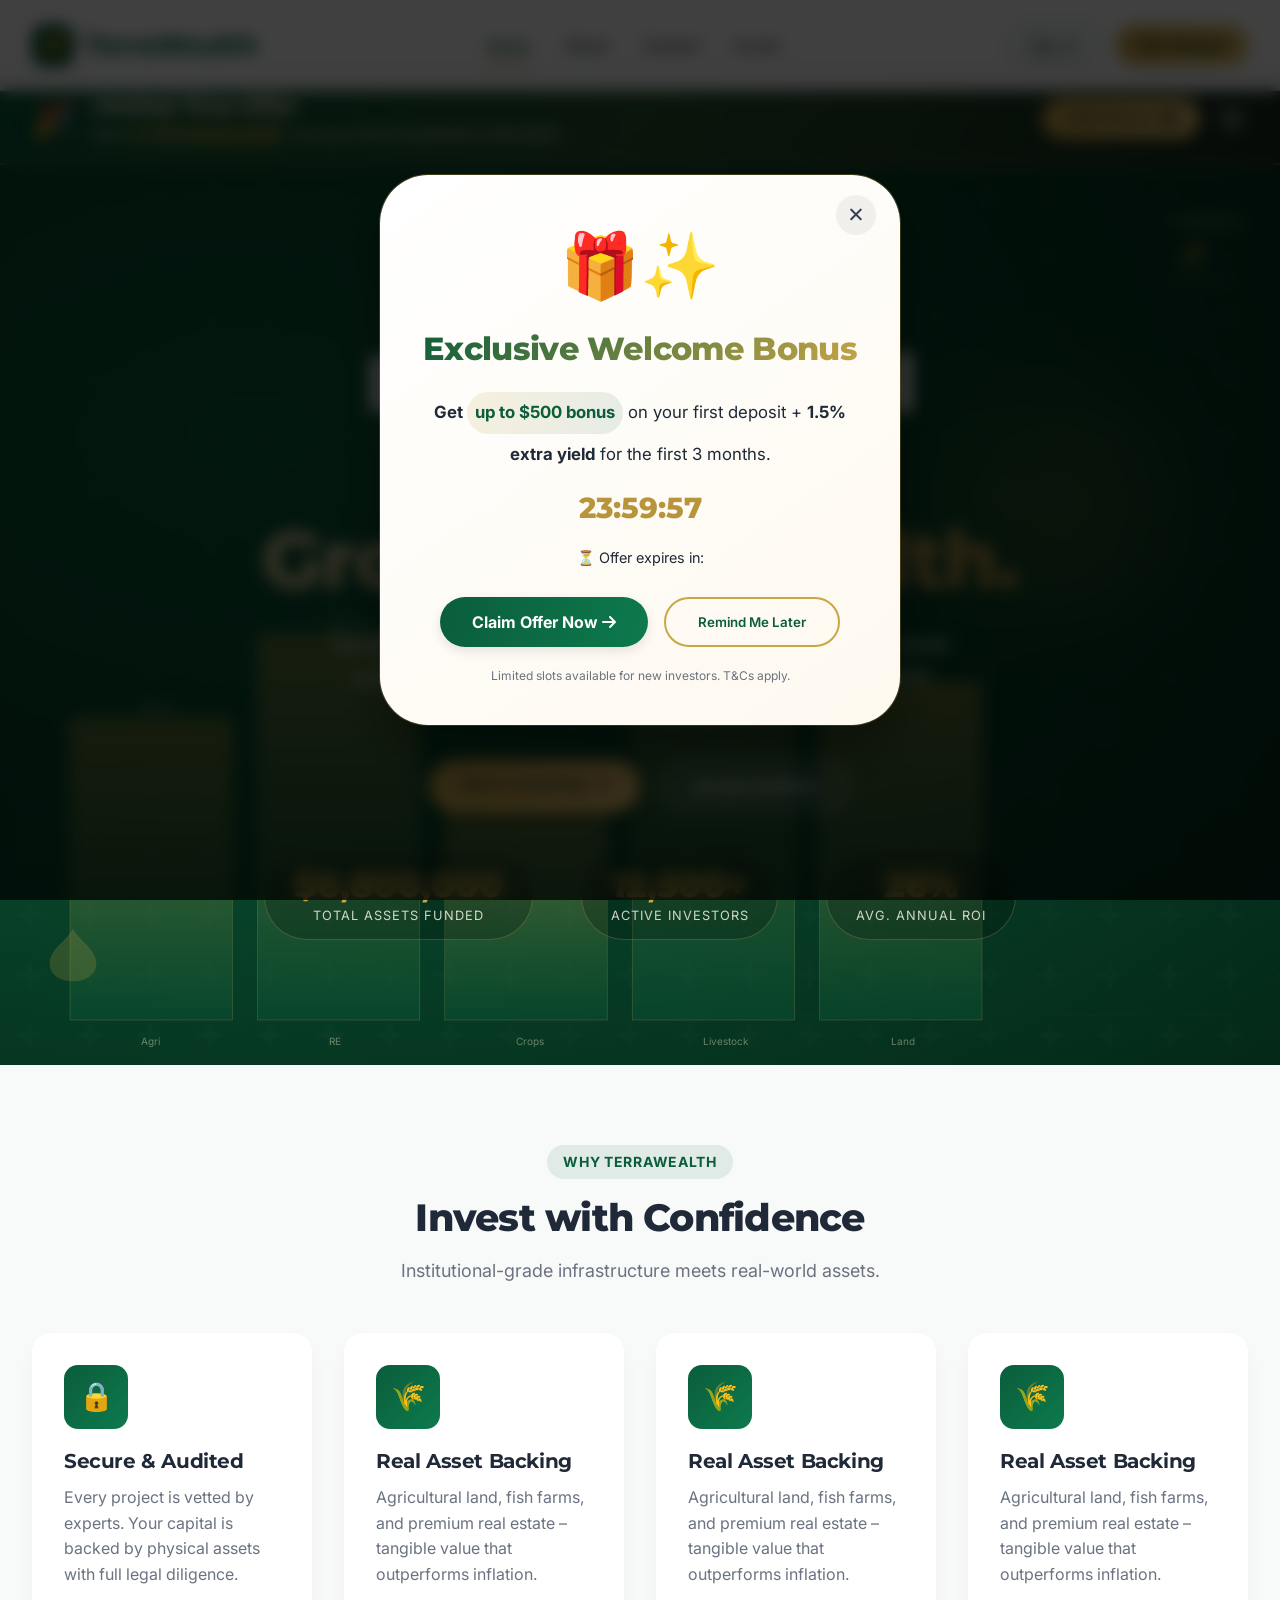
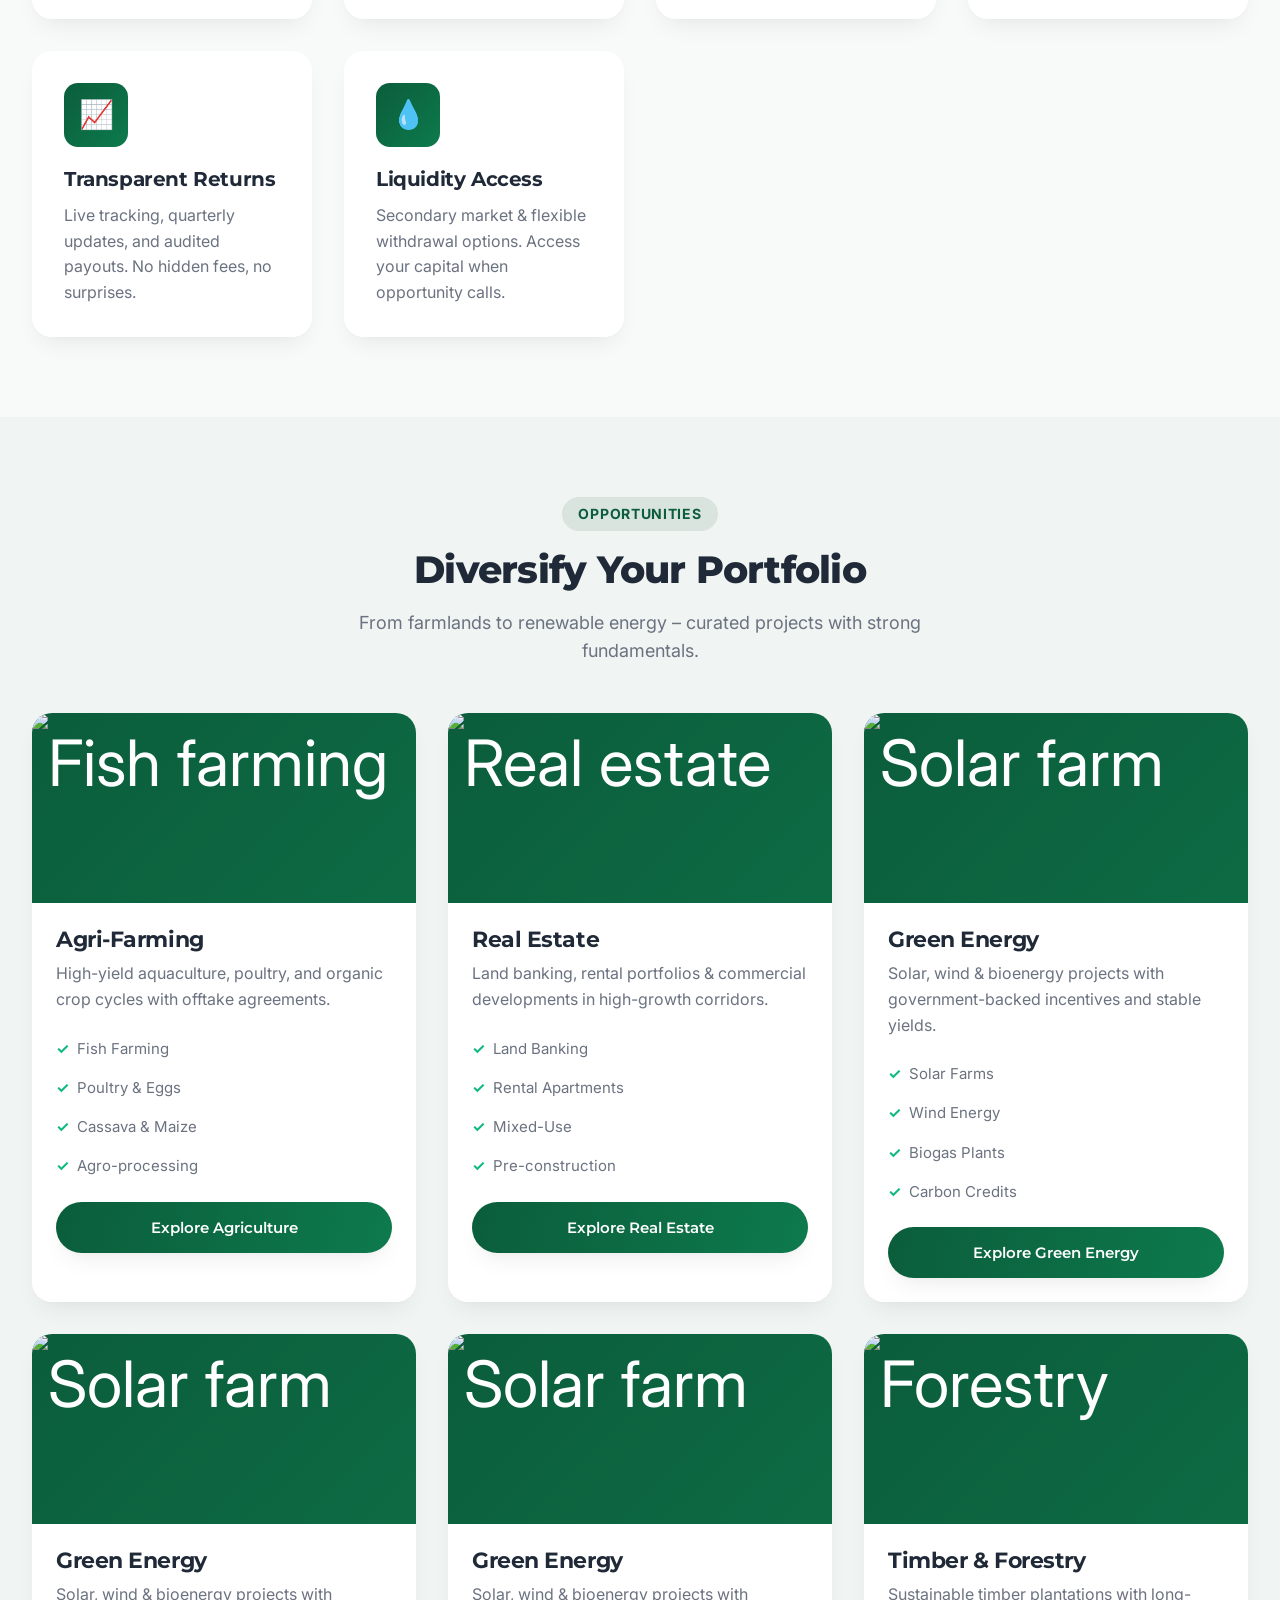
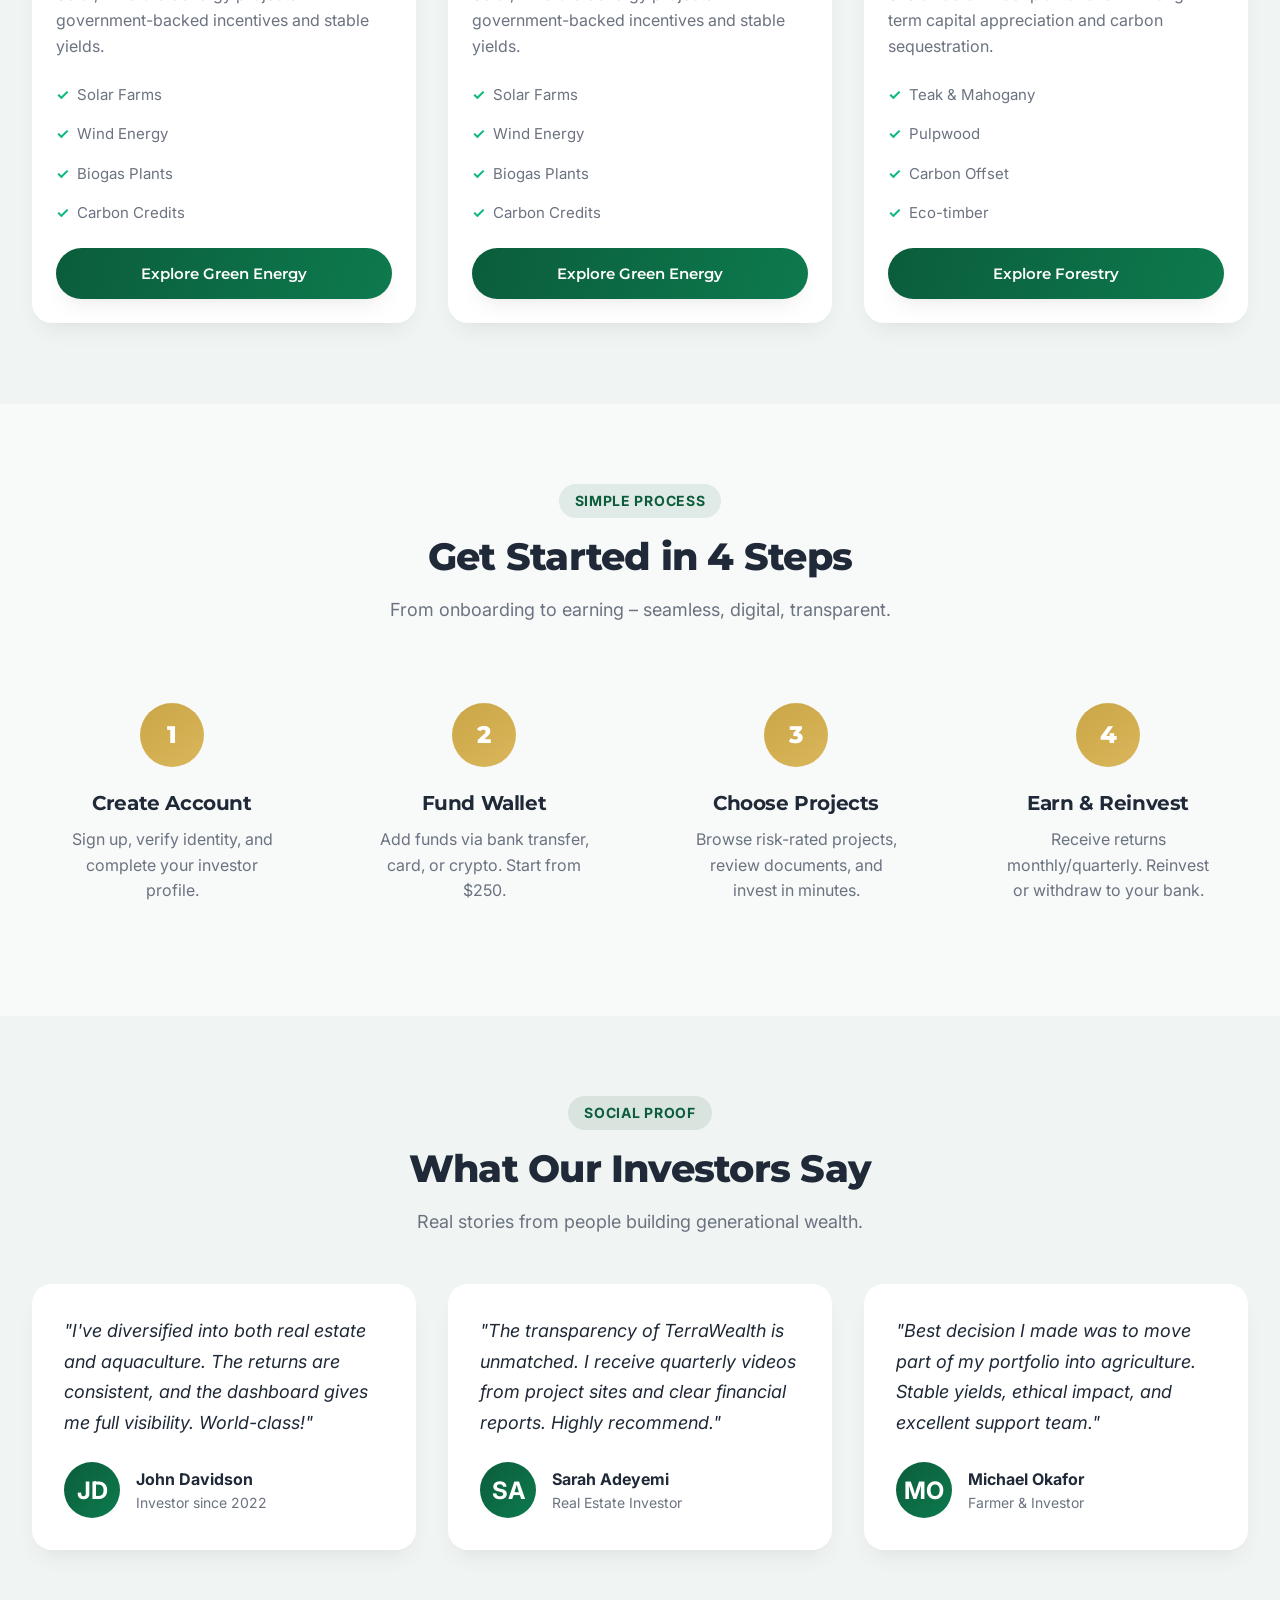
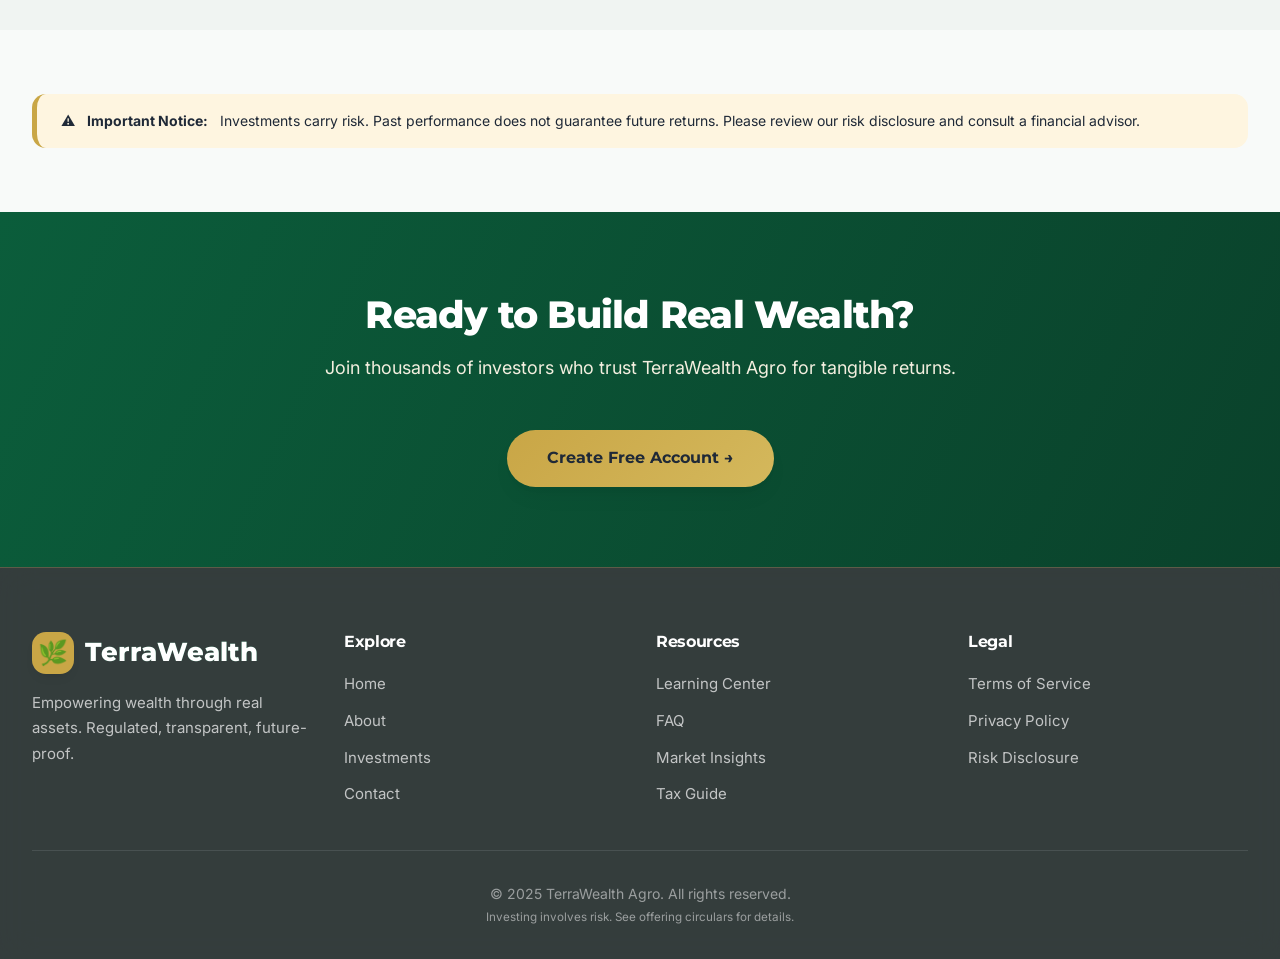
==== index.html @ c08430aa "feat: build full Structure System platform with multi-page frontend - Add core pages (index, about, " ====
<!DOCTYPE html>
<html lang="en">

<head>
  <meta charset="UTF-8">
  <meta name="viewport" content="width=device-width, initial-scale=1.0">
  <title>TerraWealth Agro | World‑Class Asset Investment</title>
  <meta name="description"
    content="Premium agricultural & real estate investment platform. Transparent returns, real-world assets, and institutional-grade security.">

  <!-- Fonts & Preconnects -->
  <link rel="preconnect" href="https://fonts.googleapis.com">
  <link rel="preconnect" href="https://fonts.gstatic.com" crossorigin>
  <link
    href="https://fonts.googleapis.com/css2?family=Inter:opsz,wght@14..32,300;14..32,400;14..32,500;14..32,600;14..32,700;14..32,800&family=Montserrat:wght@400;500;600;700;800&display=swap"
    rel="stylesheet">

  <!-- Font Awesome 6 (free icons) -->
  <link rel="stylesheet" href="https://cdnjs.cloudflare.com/ajax/libs/font-awesome/6.0.0-beta3/css/all.min.css">
  <link rel="stylesheet" href="./css/styles.css">
  <style>
    /* ------------------------------------------------------------
       TERRAWEALTH AGRO — WORLD‑CLASS REFINEMENT
       Preserves original structure, enhances navbar + global finesse
    ------------------------------------------------------------ */
    :root {
      --deep-green: #0B5D3B;
      --deep-green-dark: #094a2f;
      --deep-green-light: #0d7a4d;
      --gold: #C9A646;
      --gold-light: #d4b85c;
      --gold-dark: #b8943a;
      --white: #FFFFFF;
      --off-white: #F8FAF9;
      --light-gray: #F0F4F2;
      --medium-gray: #9CA3AF;
      --dark-gray: #374151;
      --text-dark: #1F2937;
      --text-light: #6B7280;
      --success: #10B981;
      --warning: #F59E0B;
      --danger: #EF4444;
      --info: #3B82F6;
      --shadow-xs: 0 1px 2px rgba(0, 0, 0, 0.03);
      --shadow-sm: 0 2px 8px rgba(0, 0, 0, 0.04), 0 1px 2px rgba(0, 0, 0, 0.03);
      --shadow-md: 0 12px 24px -8px rgba(0, 0, 0, 0.08), 0 4px 8px -2px rgba(0, 0, 0, 0.02);
      --shadow-lg: 0 20px 32px -12px rgba(0, 0, 0, 0.12), 0 8px 12px -6px rgba(0, 0, 0, 0.05);
      --shadow-xl: 0 30px 40px -16px rgba(0, 0, 0, 0.18);
      --radius-sm: 8px;
      --radius-md: 14px;
      --radius-lg: 20px;
      --radius-xl: 28px;
      --transition-smooth: all 0.35s cubic-bezier(0.2, 0.9, 0.4, 1.1);
    }

    * {
      margin: 0;
      padding: 0;
      box-sizing: border-box;
    }

    body {
      font-family: 'Inter', 'Open Sans', system-ui, -apple-system, sans-serif;
      font-size: 16px;
      line-height: 1.55;
      color: var(--text-dark);
      background-color: var(--off-white);
      scroll-behavior: smooth;
    }

    h1,
    h2,
    h3,
    h4,
    h5,
    h6 {
      font-family: 'Montserrat', 'Inter', sans-serif;
      font-weight: 700;
      line-height: 1.2;
      letter-spacing: -0.02em;
    }

    .container {
      max-width: 1280px;
      margin: 0 auto;
      padding: 0 2rem;
    }

    /* ========== ENHANCED NAVBAR (GLASS, MODERN, ANIMATED) ========== */
    .navbar {
      position: fixed;
      top: 0;
      left: 0;
      width: 100%;
      z-index: 1100;
      background: rgba(255, 255, 255, 0.92);
      backdrop-filter: blur(16px);
      -webkit-backdrop-filter: blur(16px);
      border-bottom: 1px solid rgba(11, 93, 59, 0.08);
      transition: all 0.4s ease;
      padding: 0.5rem 0;
    }

    .navbar.scrolled {
      background: rgba(255, 255, 255, 0.97);
      backdrop-filter: blur(20px);
      box-shadow: var(--shadow-md);
      padding: 0.2rem 0;
    }

    .navbar .container {
      display: flex;
      align-items: center;
      justify-content: space-between;
      height: 74px;
    }

    .logo {
      display: flex;
      align-items: center;
      gap: 0.7rem;
      font-family: 'Montserrat', sans-serif;
      font-weight: 800;
      font-size: 1.65rem;
      background: linear-gradient(135deg, var(--deep-green) 0%, var(--deep-green-light) 100%);
      -webkit-background-clip: text;
      background-clip: text;
      color: transparent;
      transition: transform 0.2s;
    }

    .logo:hover {
      transform: scale(1.02);
    }

    .logo-icon {
      width: 42px;
      height: 42px;
      background: linear-gradient(145deg, var(--deep-green), var(--deep-green-dark));
      border-radius: var(--radius-md);
      display: flex;
      align-items: center;
      justify-content: center;
      color: var(--gold);
      font-size: 1.5rem;
      box-shadow: 0 6px 12px -6px rgba(0, 0, 0, 0.2);
      transition: all 0.2s;
    }

    .nav-links {
      display: flex;
      gap: 2.2rem;
      list-style: none;
    }

    .nav-links a {
      font-weight: 600;
      font-size: 0.95rem;
      color: var(--dark-gray);
      position: relative;
      padding: 0.5rem 0;
      transition: color 0.2s;
    }

    .nav-links a::after {
      content: '';
      position: absolute;
      bottom: -2px;
      left: 0;
      width: 0%;
      height: 2.5px;
      background: linear-gradient(90deg, var(--gold), var(--gold-light));
      border-radius: 2px;
      transition: width 0.3s ease;
    }

    .nav-links a:hover {
      color: var(--deep-green);
    }

    .nav-links a:hover::after,
    .nav-links a.active::after {
      width: 100%;
    }

    .nav-links a.active {
      color: var(--deep-green);
      font-weight: 700;
    }

    .nav-auth {
      display: flex;
      gap: 1rem;
      align-items: center;
    }

    .btn-outline-light {
      background: transparent;
      border: 1.5px solid var(--deep-green);
      color: var(--deep-green);
      padding: 0.5rem 1.2rem;
      border-radius: 40px;
      font-weight: 600;
      transition: all 0.25s;
    }

    .btn-outline-light:hover {
      background: var(--deep-green);
      color: white;
      transform: translateY(-2px);
    }

    .btn-primary-gold {
      background: linear-gradient(100deg, var(--gold), var(--gold-light));
      border: none;
      color: #1e2a2a;
      padding: 0.5rem 1.4rem;
      border-radius: 40px;
      font-weight: 700;
      box-shadow: var(--shadow-sm);
      transition: all 0.25s;
    }

    .btn-primary-gold:hover {
      transform: translateY(-2px);
      box-shadow: var(--shadow-md);
      filter: brightness(1.02);
    }

    /* mobile menu button (hamburger) - enhanced */
    .mobile-menu-btn {
      display: none;
      flex-direction: column;
      gap: 6px;
      background: none;
      border: none;
      cursor: pointer;
      padding: 8px;
      z-index: 1150;
      position: relative;
    }

    .mobile-menu-btn span {
      width: 28px;
      height: 2.5px;
      background: var(--deep-green);
      border-radius: 4px;
      transition: all 0.25s cubic-bezier(0.4, 0, 0.2, 1);
    }

    /* WORLD-CLASS FULLSCREEN HAMBURGER MENU (SLIDE FROM RIGHT) */
    .mobile-menu-overlay {
      position: fixed;
      top: 0;
      right: 0;
      width: 100%;
      height: 100%;
      background: rgba(10, 40, 25, 0.96);
      backdrop-filter: blur(20px);
      -webkit-backdrop-filter: blur(20px);
      z-index: 1200;
      transform: translateX(100%);
      transition: transform 0.5s cubic-bezier(0.2, 0.9, 0.4, 1.1);
      visibility: hidden;
      display: flex;
      flex-direction: column;
      justify-content: center;
      align-items: center;
    }

    .mobile-menu-overlay.active {
      transform: translateX(0);
      visibility: visible;
    }

    .mobile-menu-container {
      width: 90%;
      max-width: 400px;
      text-align: center;
      padding: 2rem;
    }

    .mobile-menu-container .nav-links {
      display: flex;
      flex-direction: column;
      gap: 2rem;
      margin-bottom: 2.5rem;
    }

    .mobile-menu-container .nav-links li {
      list-style: none;
    }

    .mobile-menu-container .nav-links a {
      font-size: 1.6rem;
      font-weight: 600;
      color: white;
      letter-spacing: -0.3px;
      transition: all 0.2s;
      position: relative;
      display: inline-block;
    }

    .mobile-menu-container .nav-links a::after {
      content: '';
      position: absolute;
      bottom: -6px;
      left: 50%;
      transform: translateX(-50%);
      width: 0%;
      height: 2px;
      background: linear-gradient(90deg, var(--gold), var(--gold-light));
      transition: width 0.25s;
    }

    .mobile-menu-container .nav-links a:hover::after,
    .mobile-menu-container .nav-links a.active::after {
      width: 70%;
    }

    .mobile-menu-container .nav-links a:hover {
      color: var(--gold-light);
    }

    .mobile-menu-container .nav-auth {
      display: flex;
      flex-direction: column;
      gap: 1rem;
      width: 100%;
    }

    .mobile-menu-container .nav-auth .btn {
      width: 100%;
      text-align: center;
      background: rgba(255, 255, 240, 0.1);
      backdrop-filter: blur(4px);
      border: 1px solid rgba(255, 215, 120, 0.4);
      color: white;
      padding: 0.9rem;
      font-size: 1rem;
    }

    .mobile-menu-container .nav-auth .btn-primary-gold {
      background: linear-gradient(100deg, var(--gold), var(--gold-light));
      color: #1e2a2a;
      border: none;
    }

    .mobile-close-btn {
      position: absolute;
      top: 28px;
      right: 28px;
      background: rgba(255, 255, 255, 0.2);
      border: none;
      width: 48px;
      height: 48px;
      border-radius: 50%;
      font-size: 1.8rem;
      color: white;
      cursor: pointer;
      transition: all 0.2s;
      backdrop-filter: blur(8px);
      display: flex;
      align-items: center;
      justify-content: center;
    }

    .mobile-close-btn:hover {
      background: rgba(255, 255, 255, 0.4);
      transform: rotate(90deg);
    }

    body.menu-open {
      overflow: hidden;
    }

    @media (max-width: 880px) {

      .nav-links,
      .nav-auth {
        display: none;
      }

      .mobile-menu-btn {
        display: flex;
      }

      .mobile-menu {
        display: none;
      }
    }

    /* ========== WORLD-CLASS PROMOTIONAL BANNER (GRAND STYLE) ========== */
    .promo-banner {
      position: relative;
      background: linear-gradient(135deg, #0B5D3B 0%, #0a4a2e 40%, #1a2a1f 100%);
      border-bottom: 2px solid rgba(201, 166, 70, 0.5);
      color: white;
      padding: 0;
      margin-top: 74px;
      overflow: hidden;
      z-index: 10;
      animation: slideDownBanner 0.6s cubic-bezier(0.2, 0.9, 0.4, 1.1) forwards;
    }

    @keyframes slideDownBanner {
      0% {
        transform: translateY(-100%);
        opacity: 0;
      }

      100% {
        transform: translateY(0);
        opacity: 1;
      }
    }

    .promo-banner::before {
      content: '';
      position: absolute;
      top: -50%;
      left: -20%;
      width: 140%;
      height: 200%;
      background: radial-gradient(circle, rgba(201, 166, 70, 0.15) 0%, transparent 70%);
      pointer-events: none;
      animation: shimmer 8s infinite linear;
    }

    @keyframes shimmer {
      0% {
        transform: translateX(-30%) translateY(-30%) rotate(15deg);
      }

      100% {
        transform: translateX(30%) translateY(30%) rotate(15deg);
      }
    }

    .banner-container {
      max-width: 1280px;
      margin: 0 auto;
      padding: 1rem 2rem;
      display: flex;
      align-items: center;
      justify-content: space-between;
      flex-wrap: wrap;
      gap: 1.2rem;
      position: relative;
      z-index: 2;
    }

    .banner-text {
      display: flex;
      align-items: center;
      gap: 1rem;
      flex-wrap: wrap;
    }

    .banner-icon {
      font-size: 2.2rem;
      filter: drop-shadow(0 2px 8px rgba(0, 0, 0, 0.2));
      animation: pulseGlow 1.8s infinite;
    }

    @keyframes pulseGlow {

      0%,
      100% {
        text-shadow: 0 0 0px rgba(201, 166, 70, 0.3);
        transform: scale(1);
      }

      50% {
        text-shadow: 0 0 12px rgba(201, 166, 70, 0.8);
        transform: scale(1.05);
      }
    }

    .banner-title {
      font-family: 'Montserrat', sans-serif;
      font-weight: 800;
      font-size: 1.3rem;
      letter-spacing: -0.3px;
      background: linear-gradient(120deg, #FFF8E7, #F5E2B0);
      -webkit-background-clip: text;
      background-clip: text;
      color: transparent;
    }

    .banner-message {
      font-weight: 500;
      font-size: 1rem;
      color: rgba(255, 245, 220, 0.9);
    }

    .banner-highlight {
      background: rgba(201, 166, 70, 0.2);
      backdrop-filter: blur(4px);
      padding: 0.25rem 0.75rem;
      border-radius: 40px;
      font-weight: 700;
      color: var(--gold-light);
      border-left: 2px solid var(--gold);
    }

    .banner-cta {
      display: flex;
      align-items: center;
      gap: 1rem;
    }

    .banner-btn {
      background: linear-gradient(105deg, var(--gold), #e0bc6c);
      border: none;
      padding: 0.6rem 1.5rem;
      border-radius: 50px;
      font-weight: 700;
      font-size: 0.9rem;
      color: #1e2a2a;
      transition: all 0.25s;
      box-shadow: 0 4px 12px rgba(0, 0, 0, 0.15);
      display: inline-flex;
      align-items: center;
      gap: 0.5rem;
    }

    .banner-btn:hover {
      transform: translateY(-2px);
      box-shadow: 0 8px 20px rgba(0, 0, 0, 0.25);
      background: linear-gradient(105deg, #f0cd7a, #f5d78a);
    }

    .banner-close {
      background: rgba(255, 255, 255, 0.15);
      border: none;
      width: 32px;
      height: 32px;
      border-radius: 50%;
      display: flex;
      align-items: center;
      justify-content: center;
      color: white;
      font-size: 1.1rem;
      cursor: pointer;
      transition: all 0.2s;
      backdrop-filter: blur(4px);
    }

    .banner-close:hover {
      background: rgba(255, 255, 255, 0.3);
      transform: scale(1.05);
    }

    @media (max-width: 860px) {
      .banner-container {
        flex-direction: column;
        text-align: center;
        padding: 1rem;
      }

      .banner-text {
        justify-content: center;
      }
    }

    /* ========== WORLD-CLASS PROMOTIONAL MODAL (GRAND STYLE) ========== */
    .promo-modal-overlay {
      position: fixed;
      top: 0;
      left: 0;
      width: 100%;
      height: 100%;
      background: rgba(0, 0, 0, 0.75);
      backdrop-filter: blur(8px);
      z-index: 9999;
      display: flex;
      align-items: center;
      justify-content: center;
      opacity: 0;
      visibility: hidden;
      transition: opacity 0.4s ease, visibility 0.4s;
    }

    .promo-modal-overlay.active {
      opacity: 1;
      visibility: visible;
    }

    .promo-modal {
      background: linear-gradient(145deg, #ffffff, #fef9ef);
      border-radius: 48px;
      max-width: 520px;
      width: 90%;
      padding: 2.5rem 2rem;
      text-align: center;
      position: relative;
      box-shadow: 0 30px 50px rgba(0, 0, 0, 0.3), 0 0 0 1px rgba(201, 166, 70, 0.3);
      transform: scale(0.9);
      transition: transform 0.4s cubic-bezier(0.2, 0.9, 0.4, 1.2);
    }

    .promo-modal-overlay.active .promo-modal {
      transform: scale(1);
    }

    .modal-close-btn {
      position: absolute;
      top: 20px;
      right: 24px;
      background: rgba(0, 0, 0, 0.05);
      border: none;
      width: 40px;
      height: 40px;
      border-radius: 50%;
      font-size: 1.3rem;
      cursor: pointer;
      color: var(--dark-gray);
      transition: all 0.2s;
      display: flex;
      align-items: center;
      justify-content: center;
    }

    .modal-close-btn:hover {
      background: rgba(0, 0, 0, 0.1);
      transform: rotate(90deg);
    }

    .modal-icon {
      font-size: 4rem;
      margin-bottom: 1rem;
      display: inline-block;
      animation: gentleFloat 2s infinite;
    }

    .modal-title {
      font-family: 'Montserrat', sans-serif;
      font-size: 2rem;
      font-weight: 800;
      background: linear-gradient(135deg, var(--deep-green), var(--gold));
      -webkit-background-clip: text;
      background-clip: text;
      color: transparent;
      margin-bottom: 1rem;
    }

    .modal-message {
      font-size: 1.05rem;
      color: var(--text-dark);
      margin-bottom: 1.2rem;
      line-height: 1.5;
    }

    .modal-highlight {
      background: linear-gradient(120deg, rgba(201, 166, 70, 0.15), rgba(11, 93, 59, 0.1));
      padding: 0.5rem;
      border-radius: 60px;
      font-weight: 700;
      color: var(--deep-green);
      display: inline-block;
      margin: 0.5rem 0;
    }

    .modal-countdown {
      font-family: 'Montserrat', monospace;
      font-size: 1.8rem;
      font-weight: 800;
      color: var(--gold-dark);
      margin: 1rem 0;
    }

    .modal-actions {
      display: flex;
      gap: 1rem;
      justify-content: center;
      margin-top: 1.8rem;
      flex-wrap: wrap;
    }

    .modal-btn-primary {
      background: linear-gradient(105deg, var(--deep-green), var(--deep-green-light));
      border: none;
      padding: 0.8rem 2rem;
      border-radius: 60px;
      font-weight: 700;
      color: white;
      transition: all 0.25s;
      box-shadow: 0 4px 12px rgba(0, 0, 0, 0.1);
    }

    .modal-btn-primary:hover {
      transform: translateY(-3px);
      box-shadow: 0 10px 20px rgba(0, 0, 0, 0.2);
    }

    .modal-btn-secondary {
      background: transparent;
      border: 2px solid var(--gold);
      padding: 0.8rem 2rem;
      border-radius: 60px;
      font-weight: 600;
      color: var(--deep-green);
      transition: all 0.25s;
    }

    .modal-btn-secondary:hover {
      background: var(--gold);
      color: white;
      transform: translateY(-2px);
    }

    @media (max-width: 550px) {
      .promo-modal {
        padding: 1.8rem;
      }

      .modal-title {
        font-size: 1.6rem;
      }

      .modal-actions {
        flex-direction: column;
      }

      .modal-btn-primary,
      .modal-btn-secondary {
        width: 100%;
      }
    }

    /* ========== WORLD-CLASS HERO SECTION (CENTERED + LIVE BAR CHART BG) ========== */
    .hero {
      position: relative;
      min-height: 100vh;
      display: flex;
      align-items: center;
      justify-content: center;
      text-align: center;
      overflow: hidden;
      background: radial-gradient(ellipse at 20% 30%, #0B5D3B, #042818);
      padding-top: 0;
    }

    .hero-canvas {
      position: absolute;
      top: 0;
      left: 0;
      width: 100%;
      height: 100%;
      z-index: 0;
      opacity: 0.5;
      pointer-events: none;
    }

    .hero::before {
      content: '';
      position: absolute;
      inset: 0;
      background-image: url("data:image/svg+xml,%3Csvg width='80' height='80' viewBox='0 0 80 80' xmlns='http://www.w3.org/2000/svg'%3E%3Cg fill='none' fill-rule='evenodd'%3E%3Cg fill='%23ffffff' fill-opacity='0.04'%3E%3Cpath d='M40 20 L45 35 L60 40 L45 45 L40 60 L35 45 L20 40 L35 35 Z'/%3E%3C/g%3E%3C/g%3E%3C/svg%3E");
      background-repeat: repeat;
      background-size: 60px;
      opacity: 0.3;
      animation: slowDrift 40s linear infinite;
      pointer-events: none;
    }

    @keyframes slowDrift {
      0% {
        background-position: 0 0;
      }

      100% {
        background-position: 120px 120px;
      }
    }

    .hero::after {
      content: '';
      position: absolute;
      top: 20%;
      right: 5%;
      width: 320px;
      height: 320px;
      background: radial-gradient(circle, rgba(201, 166, 70, 0.2) 0%, rgba(201, 166, 70, 0) 70%);
      border-radius: 50%;
      filter: blur(40px);
      pointer-events: none;
    }

    .hero-content {
      position: relative;
      z-index: 3;
      max-width: 800px;
      margin: 0 auto;
      backdrop-filter: blur(2px);
    }

    .hero-badge {
      display: inline-flex;
      align-items: center;
      gap: 0.6rem;
      background: rgba(255, 255, 240, 0.12);
      backdrop-filter: blur(4px);
      border: 1px solid rgba(255, 215, 120, 0.3);
      padding: 0.6rem 1.2rem;
      border-radius: 60px;
      font-weight: 600;
      font-size: 0.9rem;
      color: var(--gold-light);
      margin-bottom: 1.8rem;
      animation: fadeSlideUp 0.8s ease forwards;
    }

    .hero-title {
      font-size: clamp(3rem, 7vw, 5rem);
      font-weight: 800;
      line-height: 1.1;
      color: white;
      text-shadow: 0 2px 15px rgba(0, 0, 0, 0.2);
      margin-bottom: 1.5rem;
      animation: fadeSlideUp 0.8s ease 0.1s forwards;
      opacity: 0;
      transform: translateY(20px);
    }

    .hero-title span {
      background: linear-gradient(125deg, #F5E7B2, #C9A646);
      -webkit-background-clip: text;
      background-clip: text;
      color: transparent;
    }

    .hero-subtitle {
      font-size: 1.25rem;
      line-height: 1.6;
      color: rgba(255, 255, 245, 0.85);
      margin-bottom: 2.2rem;
      max-width: 640px;
      margin-left: auto;
      margin-right: auto;
      animation: fadeSlideUp 0.8s ease 0.2s forwards;
      opacity: 0;
      transform: translateY(20px);
    }

    .hero-cta {
      display: flex;
      gap: 1.2rem;
      justify-content: center;
      flex-wrap: wrap;
      animation: fadeSlideUp 0.8s ease 0.3s forwards;
      opacity: 0;
      transform: translateY(20px);
    }

    .hero-cta .btn-gold {
      background: linear-gradient(105deg, var(--gold), #e0bc6c);
      border: none;
      padding: 0.9rem 2rem;
      font-size: 1rem;
      font-weight: 700;
      color: #1e2a2a;
      border-radius: 50px;
      box-shadow: 0 8px 20px rgba(0, 0, 0, 0.2);
      transition: all 0.3s;
    }

    .hero-cta .btn-gold:hover {
      transform: translateY(-3px);
      box-shadow: 0 15px 30px rgba(0, 0, 0, 0.25);
      background: linear-gradient(105deg, #dbb85c, #f5d78a);
    }

    .hero-cta .btn-outline {
      background: rgba(255, 255, 255, 0.1);
      backdrop-filter: blur(8px);
      border: 1.5px solid rgba(255, 255, 255, 0.6);
      color: white;
      padding: 0.9rem 2rem;
      border-radius: 50px;
      font-weight: 600;
      transition: all 0.3s;
    }

    .hero-cta .btn-outline:hover {
      background: white;
      color: var(--deep-green);
      border-color: white;
      transform: translateY(-3px);
    }

    .hero-stats {
      position: relative;
      margin-top: 4rem;
      display: flex;
      justify-content: center;
      gap: 3rem;
      flex-wrap: wrap;
      z-index: 2;
      animation: fadeSlideUp 0.8s ease 0.4s forwards;
      opacity: 0;
      transform: translateY(20px);
    }

    .hero-stat {
      text-align: center;
      background: rgba(0, 0, 0, 0.2);
      backdrop-filter: blur(8px);
      padding: 0.8rem 1.8rem;
      border-radius: 50px;
      border: 1px solid rgba(255, 215, 120, 0.2);
    }

    .hero-stat-value {
      font-family: 'Montserrat', monospace;
      font-size: 2.2rem;
      font-weight: 800;
      color: var(--gold);
      line-height: 1;
    }

    .hero-stat-label {
      font-size: 0.8rem;
      text-transform: uppercase;
      letter-spacing: 1px;
      color: rgba(255, 255, 240, 0.8);
      margin-top: 0.2rem;
    }

    @keyframes fadeSlideUp {
      0% {
        opacity: 0;
        transform: translateY(25px);
      }

      100% {
        opacity: 1;
        transform: translateY(0);
      }
    }

    .floating-leaf {
      position: absolute;
      bottom: 8%;
      left: 3%;
      width: 70px;
      height: 70px;
      background: url('data:image/svg+xml,%3Csvg xmlns=\'http://www.w3.org/2000/svg\' viewBox=\'0 0 24 24\' fill=\'%23C9A646\'%3E%3Cpath d=\'M12,2C9,7,4,9,4,14c0,4,4,6,8,6s8-2,8-6C20,9,15,7,12,2z\'/%3E%3C/svg%3E') no-repeat center/contain;
      opacity: 0.2;
      pointer-events: none;
      animation: floatLeaf 12s infinite ease-in-out;
    }

    @keyframes floatLeaf {

      0%,
      100% {
        transform: translateY(0) rotate(0deg);
      }

      50% {
        transform: translateY(-20px) rotate(5deg);
      }
    }

    @media (max-width: 768px) {
      .hero-stats {
        gap: 1rem;
      }

      .hero-stat {
        padding: 0.5rem 1.2rem;
      }

      .hero-stat-value {
        font-size: 1.6rem;
      }

      .hero-cta {
        flex-direction: column;
        align-items: center;
        width: 100%;
      }

      .hero-cta .btn {
        width: auto;
        min-width: 200px;
      }
    }

    /* section finesse (unchanged) */
    .section {
      padding: 5rem 0;
    }

    .feature-card,
    .category-card,
    .testimonial-card,
    .step-card {
      transition: var(--transition-smooth);
      will-change: transform;
    }

    .feature-card:hover,
    .category-card:hover,
    .project-card:hover {
      transform: translateY(-8px);
      box-shadow: var(--shadow-xl);
    }

    .btn {
      transition: all 0.25s ease;
    }

    .btn-primary {
      background: linear-gradient(105deg, var(--deep-green), var(--deep-green-light));
      border-radius: 40px;
      font-weight: 600;
    }

    .btn-gold {
      border-radius: 40px;
      font-weight: 700;
    }

    .footer {
      background: rgba(18, 28, 28, 0.85);
      backdrop-filter: blur(16px);
      border-top: 1px solid rgba(255, 215, 120, 0.2);
    }

    #preloader {
      position: fixed;
      inset: 0;
      background: linear-gradient(125deg, #0B5D3B, #052e1c);
      z-index: 99999;
      display: flex;
      align-items: center;
      justify-content: center;
      flex-direction: column;
      gap: 1.2rem;
      transition: opacity 0.6s, visibility 0.6s;
    }

    #preloader.hide-preloader {
      opacity: 0;
      visibility: hidden;
    }

    .preloader-logo {
      font-size: 5rem;
      animation: gentleFloat 1.8s infinite ease;
    }

    .preloader-text {
      font-size: 2.2rem;
      font-weight: 800;
      background: linear-gradient(135deg, #fff, #f5e2b0);
      -webkit-background-clip: text;
      background-clip: text;
      color: transparent;
    }

    @keyframes gentleFloat {
      0% {
        transform: translateY(0px);
      }

      50% {
        transform: translateY(-12px);
      }

      100% {
        transform: translateY(0px);
      }
    }

    .preloader-spinner {
      width: 48px;
      height: 48px;
      border: 3px solid rgba(255, 255, 240, 0.2);
      border-top: 3px solid var(--gold);
      border-radius: 50%;
      animation: spin 0.9s linear infinite;
    }

    @keyframes spin {
      to {
        transform: rotate(360deg);
      }
    }

    [data-animate] {
      opacity: 0;
      transform: translateY(18px);
      transition: opacity 0.6s ease, transform 0.6s ease;
    }

    [data-animate].animate-fadeInUp {
      opacity: 1;
      transform: translateY(0);
    }

    .features-grid,
    .categories-grid,
    .steps-grid,
    .testimonials-grid {
      display: grid;
      gap: 2rem;
    }

    .features-grid {
      grid-template-columns: repeat(auto-fit, minmax(280px, 1fr));
    }

    .categories-grid {
      grid-template-columns: repeat(auto-fit, minmax(320px, 1fr));
    }

    .steps-grid {
      grid-template-columns: repeat(auto-fit, minmax(240px, 1fr));
    }

    .testimonials-grid {
      grid-template-columns: repeat(auto-fit, minmax(300px, 1fr));
    }

    .card,
    .feature-card,
    .category-card,
    .testimonial-card {
      background: white;
      border-radius: var(--radius-lg);
      box-shadow: var(--shadow-md);
      overflow: hidden;
    }

    .category-image {
      height: 190px;
      background: linear-gradient(135deg, var(--deep-green), #0d6b44);
      display: flex;
      align-items: center;
      justify-content: center;
      font-size: 4rem;
      position: relative;
      overflow: hidden;
    }

    .category-image img {
      width: 100%;
      height: 100%;
      object-fit: cover;
      position: absolute;
      top: 0;
      left: 0;
      z-index: 1;
    }

    .step-number {
      background: linear-gradient(145deg, var(--gold), #dbb65c);
    }

    .disclaimer {
      background: #FEF5e0;
      border-left: 5px solid var(--gold);
    }

    .footer-grid {
      display: grid;
      grid-template-columns: repeat(auto-fit, minmax(180px, 1fr));
      gap: 2rem;
      margin-bottom: 2rem;
    }

    .footer-bottom {
      text-align: center;
      padding-top: 2rem;
      border-top: 1px solid rgba(255, 255, 255, 0.1);
    }

    @media (max-width: 640px) {
      .container {
        padding: 0 1.2rem;
      }

      .hero-cta {
        flex-direction: column;
        align-items: stretch;
      }

      .hero-cta .btn {
        width: 100%;
      }
    }
  </style>
</head>

<body>

  <!-- Preloader -->
  <div id="preloader">
    <div class="preloader-logo">🌿</div>
    <div class="preloader-text">TerraWealth Agro</div>
    <div class="preloader-sub" style="color: #f0e6c5;">real assets · real wealth</div>
    <div class="preloader-spinner"></div>
  </div>

  <!-- Enhanced Navbar -->
  <nav class="navbar">
    <div class="container">
      <a href="index.html" class="logo">
        <div class="logo-icon">🌾</div>
        <span>TerraWealth</span>
      </a>
      <ul class="nav-links">
        <li><a href="index.html" class="active">Home</a></li>
        <li><a href="about.html">About</a></li>
        <li><a href="contact.html">Contact</a></li>
        <li><a href="invest.html">Invest</a></li>
      </ul>
      <div class="nav-auth">
        <a href="login.html" class="btn-outline-light">Sign In</a>
        <a href="signup.html" class="btn-primary-gold">Get Started</a>
        <a href="dashboard.html" class="btn-primary-gold dashboard-link" style="display: none;">Dashboard</a>
      </div>
      <button class="mobile-menu-btn" id="hamburgerBtn" aria-label="Menu">
        <span></span><span></span><span></span>
      </button>
    </div>
  </nav>

  <!-- WORLD-CLASS FULLSCREEN HAMBURGER MENU -->
  <div id="mobileMenuOverlay" class="mobile-menu-overlay">
    <button id="closeMobileMenu" class="mobile-close-btn" aria-label="Close menu">✕</button>
    <div class="mobile-menu-container">
      <ul class="nav-links">
        <li><a href="index.html" class="active">Home</a></li>
        <li><a href="about.html">About</a></li>
        <li><a href="contact.html">Contact</a></li>
        <li><a href="invest.html">Invest</a></li>
      </ul>
      <div class="nav-auth">
        <a href="login.html" class="btn-outline-light">Sign In</a>
        <a href="signup.html" class="btn-primary-gold">Get Started</a>
        <a href="dashboard.html" class="btn-primary-gold dashboard-link" style="display: none;">Dashboard</a>
      </div>
    </div>
  </div>

  <!-- Promo Banner (top) -->
  <div id="promoBanner" class="promo-banner">
    <div class="banner-container">
      <div class="banner-text">
        <div class="banner-icon">🎉</div>
        <div>
          <div class="banner-title">Limited Time Offer</div>
          <div class="banner-message">Get <span class="banner-highlight">+1.5% bonus yield</span> on your first
            investment of $1,000+</div>
        </div>
      </div>
      <div class="banner-cta">
        <a href="signup.html" class="banner-btn">Claim Bonus <i class="fas fa-gift"></i></a>
        <button id="closeBannerBtn" class="banner-close">✕</button>
      </div>
    </div>
  </div>

  <!-- Hero Section -->
  <section class="hero">
    <canvas id="liveBarCanvas" class="hero-canvas"></canvas>
    <div class="container">
      <div class="hero-content">
        <br>
        <div class="hero-badge">
          <i class="fas fa-leaf" style="color: var(--gold);"></i>
          <span>Trusted by 12,500+ global investors</span>
        </div>
        <h1 class="hero-title">
          Invest in Real Assets.<br>
          <span>Grow Real Wealth.</span>
        </h1>
        <p class="hero-subtitle">
          TerraWealth Agro connects you with vetted agricultural & real estate opportunities.
          Build a resilient portfolio with transparent returns backed by tangible assets.
        </p>
        <div class="hero-cta">
          <a href="signup.html" class="btn btn-gold">Start Investing <i class="fas fa-arrow-right"></i></a>
          <a href="login.html" class="btn btn-outline">Access Portfolio</a>
        </div>
      </div>
      <br>
      <div class="hero-stats">
        <div class="hero-stat">
          <div class="hero-stat-value" data-counter="6800000" data-prefix="$">$0</div>
          <div class="hero-stat-label">Total Assets Funded</div>
        </div>
        <div class="hero-stat">
          <div class="hero-stat-value" data-counter="12500" data-suffix="+">0</div>
          <div class="hero-stat-label">Active Investors</div>
        </div>
        <div class="hero-stat">
          <div class="hero-stat-value" data-counter="26.8" data-suffix="%">0%</div>
          <div class="hero-stat-label">Avg. Annual ROI</div>
        </div>
      </div>
    </div>
    <div class="floating-leaf"></div>
  </section>

  <!-- Features Section -->
  <section class="section">
    <div class="container">
      <div class="section-header"><span class="section-label">Why TerraWealth</span>
        <h2 class="section-title">Invest with Confidence</h2>
        <p class="section-subtitle">Institutional-grade infrastructure meets real-world assets.</p>
      </div>
      <div class="features-grid">
        <div class="feature-card" data-animate="animate-fadeInUp">
          <div class="feature-icon">🔒</div>
          <h3 class="feature-title">Secure & Audited</h3>
          <p class="feature-text">Every project is vetted by experts. Your capital is backed by physical assets with
            full legal diligence.</p>
        </div>
        <div class="feature-card" data-animate="animate-fadeInUp">
          <div class="feature-icon">🌾</div>
          <h3 class="feature-title">Real Asset Backing</h3>
          <p class="feature-text">Agricultural land, fish farms, and premium real estate – tangible value that
            outperforms inflation.</p>
        </div>
         <div class="feature-card" data-animate="animate-fadeInUp">
          <div class="feature-icon">🌾</div>
          <h3 class="feature-title">Real Asset Backing</h3>
          <p class="feature-text">Agricultural land, fish farms, and premium real estate – tangible value that
            outperforms inflation.</p>
        </div>
         <div class="feature-card" data-animate="animate-fadeInUp">
          <div class="feature-icon">🌾</div>
          <h3 class="feature-title">Real Asset Backing</h3>
          <p class="feature-text">Agricultural land, fish farms, and premium real estate – tangible value that
            outperforms inflation.</p>
        </div>
        <div class="feature-card" data-animate="animate-fadeInUp">
          <div class="feature-icon">📈</div>
          <h3 class="feature-title">Transparent Returns</h3>
          <p class="feature-text">Live tracking, quarterly updates, and audited payouts. No hidden fees, no surprises.
          </p>
        </div>
        <div class="feature-card" data-animate="animate-fadeInUp">
          <div class="feature-icon">💧</div>
          <h3 class="feature-title">Liquidity Access</h3>
          <p class="feature-text">Secondary market & flexible withdrawal options. Access your capital when opportunity
            calls.</p>
        </div>
      </div>
    </div>
  </section>

  <!-- Investment Categories -->
  <section class="section" style="background: var(--light-gray);">
    <div class="container">
      <div class="section-header"><span class="section-label">Opportunities</span>
        <h2 class="section-title">Diversify Your Portfolio</h2>
        <p class="section-subtitle">From farmlands to renewable energy – curated projects with strong fundamentals.</p>
      </div>
      <div class="categories-grid">
        <div class="category-card" data-animate="animate-fadeInUp">
          <div class="category-image"><img
              src="https://images.unsplash.com/photo-1625246333195-78d9c38ad449?w=600&h=400&fit=crop"
              alt="Fish farming"></div>
          <div class="category-content">
            <h3 class="category-title">Agri-Farming</h3>
            <p class="card-text">High-yield aquaculture, poultry, and organic crop cycles with offtake agreements.</p>
            <ul class="category-list">
              <li>Fish Farming</li>
              <li>Poultry & Eggs</li>
              <li>Cassava & Maize</li>
              <li>Agro-processing</li>
            </ul><a href="invest.html?type=agriculture" class="btn btn-primary btn-full mt-4">Explore Agriculture</a>
          </div>
        </div>
        <div class="category-card" data-animate="animate-fadeInUp">
          <div class="category-image"><img
              src="https://images.unsplash.com/photo-1560518883-ce09059eeffa?w=600&h=400&fit=crop" alt="Real estate">
          </div>
          <div class="category-content">
            <h3 class="category-title">Real Estate</h3>
            <p class="card-text">Land banking, rental portfolios & commercial developments in high-growth corridors.</p>
            <ul class="category-list">
              <li>Land Banking</li>
              <li>Rental Apartments</li>
              <li>Mixed-Use</li>
              <li>Pre-construction</li>
            </ul><a href="invest.html?type=real-estate" class="btn btn-primary btn-full mt-4">Explore Real Estate</a>
          </div>
        </div>
        <div class="category-card" data-animate="animate-fadeInUp">
          <div class="category-image"><img
              src="https://images.unsplash.com/photo-1509391366360-2e959784a276?w=600&h=400&fit=crop" alt="Solar farm">
          </div>
          <div class="category-content">
            <h3 class="category-title">Green Energy</h3>
            <p class="card-text">Solar, wind & bioenergy projects with government-backed incentives and stable yields.
            </p>
            <ul class="category-list">
              <li>Solar Farms</li>
              <li>Wind Energy</li>
              <li>Biogas Plants</li>
              <li>Carbon Credits</li>
            </ul><a href="invest.html?type=energy" class="btn btn-primary btn-full mt-4">Explore Green Energy</a>
          </div>
        </div>
        <div class="category-card" data-animate="animate-fadeInUp">
          <div class="category-image"><img
              src="https://images.unsplash.com/photo-1509391366360-2e959784a276?w=600&h=400&fit=crop" alt="Solar farm">
          </div>
          <div class="category-content">
            <h3 class="category-title">Green Energy</h3>
            <p class="card-text">Solar, wind & bioenergy projects with government-backed incentives and stable yields.
            </p>
            <ul class="category-list">
              <li>Solar Farms</li>
              <li>Wind Energy</li>
              <li>Biogas Plants</li>
              <li>Carbon Credits</li>
            </ul><a href="invest.html?type=energy" class="btn btn-primary btn-full mt-4">Explore Green Energy</a>
          </div>
        </div>
        <div class="category-card" data-animate="animate-fadeInUp">
          <div class="category-image"><img
              src="https://images.unsplash.com/photo-1509391366360-2e959784a276?w=600&h=400&fit=crop" alt="Solar farm">
          </div>
          <div class="category-content">
            <h3 class="category-title">Green Energy</h3>
            <p class="card-text">Solar, wind & bioenergy projects with government-backed incentives and stable yields.
            </p>
            <ul class="category-list">
              <li>Solar Farms</li>
              <li>Wind Energy</li>
              <li>Biogas Plants</li>
              <li>Carbon Credits</li>
            </ul><a href="invest.html?type=energy" class="btn btn-primary btn-full mt-4">Explore Green Energy</a>
          </div>
        </div>
        <div class="category-card" data-animate="animate-fadeInUp">
          <div class="category-image"><img
              src="https://images.unsplash.com/photo-1542601906990-b4d3fb778b09?w=600&h=400&fit=crop" alt="Forestry">
          </div>
          <div class="category-content">
            <h3 class="category-title">Timber & Forestry</h3>
            <p class="card-text">Sustainable timber plantations with long-term capital appreciation and carbon
              sequestration.</p>
            <ul class="category-list">
              <li>Teak & Mahogany</li>
              <li>Pulpwood</li>
              <li>Carbon Offset</li>
              <li>Eco-timber</li>
            </ul><a href="invest.html?type=forestry" class="btn btn-primary btn-full mt-4">Explore Forestry</a>
          </div>
        </div>
      </div>
    </div>
  </section>

  <!-- How It Works -->
  <section class="section">
    <div class="container">
      <div class="section-header"><span class="section-label">Simple Process</span>
        <h2 class="section-title">Get Started in 4 Steps</h2>
        <p class="section-subtitle">From onboarding to earning – seamless, digital, transparent.</p>
      </div>
      <div class="steps-grid">
        <div class="step-card" data-animate="animate-fadeInUp">
          <div class="step-number">1</div>
          <h3 class="step-title">Create Account</h3>
          <p class="step-text">Sign up, verify identity, and complete your investor profile.</p>
        </div>
        <div class="step-card" data-animate="animate-fadeInUp">
          <div class="step-number">2</div>
          <h3 class="step-title">Fund Wallet</h3>
          <p class="step-text">Add funds via bank transfer, card, or crypto. Start from $250.</p>
        </div>
        <div class="step-card" data-animate="animate-fadeInUp">
          <div class="step-number">3</div>
          <h3 class="step-title">Choose Projects</h3>
          <p class="step-text">Browse risk-rated projects, review documents, and invest in minutes.</p>
        </div>
        <div class="step-card" data-animate="animate-fadeInUp">
          <div class="step-number">4</div>
          <h3 class="step-title">Earn & Reinvest</h3>
          <p class="step-text">Receive returns monthly/quarterly. Reinvest or withdraw to your bank.</p>
        </div>
      </div>
    </div>
  </section>

  <!-- Testimonials -->
  <section class="section" style="background: var(--light-gray);">
    <div class="container">
      <div class="section-header"><span class="section-label">Social Proof</span>
        <h2 class="section-title">What Our Investors Say</h2>
        <p class="section-subtitle">Real stories from people building generational wealth.</p>
      </div>
      <div class="testimonials-grid">
        <div class="testimonial-card">
          <p class="testimonial-quote">"I've diversified into both real estate and aquaculture. The returns are
            consistent, and the dashboard gives me full visibility. World-class!"</p>
          <div class="testimonial-author">
            <div class="testimonial-avatar">JD</div>
            <div>
              <div class="testimonial-name">John Davidson</div>
              <div class="testimonial-role">Investor since 2022</div>
            </div>
          </div>
        </div>
        <div class="testimonial-card">
          <p class="testimonial-quote">"The transparency of TerraWealth is unmatched. I receive quarterly videos from
            project sites and clear financial reports. Highly recommend."</p>
          <div class="testimonial-author">
            <div class="testimonial-avatar">SA</div>
            <div>
              <div class="testimonial-name">Sarah Adeyemi</div>
              <div class="testimonial-role">Real Estate Investor</div>
            </div>
          </div>
        </div>
        <div class="testimonial-card">
          <p class="testimonial-quote">"Best decision I made was to move part of my portfolio into agriculture. Stable
            yields, ethical impact, and excellent support team."</p>
          <div class="testimonial-author">
            <div class="testimonial-avatar">MO</div>
            <div>
              <div class="testimonial-name">Michael Okafor</div>
              <div class="testimonial-role">Farmer & Investor</div>
            </div>
          </div>
        </div>
      </div>
    </div>
  </section>

  <!-- Disclaimer & CTA -->
  <section class="section" style="padding: 2rem 0;">
    <div class="container">
      <div class="disclaimer">
        <p class="disclaimer-text"><strong>Important Notice:</strong> Investments carry risk. Past performance does not
          guarantee future returns. Please review our risk disclosure and consult a financial advisor.</p>
      </div>
    </div>
  </section>
  <section class="section" style="background: linear-gradient(115deg, #0B5D3B, #0a422b); color: white;">
    <div class="container">
      <div class="section-header">
        <h2 class="section-title" style="color: white;">Ready to Build Real Wealth?</h2>
        <p class="section-subtitle" style="color: #f3efdf;">Join thousands of investors who trust TerraWealth Agro for
          tangible returns.</p>
      </div>
      <div class="text-center"><a href="signup.html" class="btn btn-gold btn-lg">Create Free Account →</a></div>
    </div>
  </section>

  <!-- Footer -->
  <footer class="footer">
    <div class="container">
      <div class="footer-grid">
        <div class="footer-brand"><a href="index.html" class="logo" style="color:white;">
            <div class="logo-icon" style="background: var(--gold);">🌿</div><span
              style="color:white;">TerraWealth</span>
          </a>
          <p class="footer-text">Empowering wealth through real assets. Regulated, transparent, future-proof.</p>
        </div>
        <div>
          <h4 class="footer-title">Explore</h4>
          <ul class="footer-links">
            <li><a href="index.html">Home</a></li>
            <li><a href="about.html">About</a></li>
            <li><a href="invest.html">Investments</a></li>
            <li><a href="contact.html">Contact</a></li>
          </ul>
        </div>
        <div>
          <h4 class="footer-title">Resources</h4>
          <ul class="footer-links">
            <li><a href="#">Learning Center</a></li>
            <li><a href="#">FAQ</a></li>
            <li><a href="#">Market Insights</a></li>
            <li><a href="#">Tax Guide</a></li>
          </ul>
        </div>
        <div>
          <h4 class="footer-title">Legal</h4>
          <ul class="footer-links">
            <li><a href="#">Terms of Service</a></li>
            <li><a href="#">Privacy Policy</a></li>
            <li><a href="#">Risk Disclosure</a></li>
          </ul>
        </div>
      </div>
      <div class="footer-bottom">
        <p class="footer-copyright">© 2025 TerraWealth Agro. All rights reserved. <br><small>Investing involves risk.
            See offering circulars for details.</small></p>
      </div>
    </div>
  </footer>

  <!-- WORLD-CLASS PROMOTIONAL MODAL (POPUP) -->
  <div id="promoModalOverlay" class="promo-modal-overlay">
    <div class="promo-modal">
      <button class="modal-close-btn" id="closeModalBtn">✕</button>
      <div class="modal-icon">🎁✨</div>
      <h3 class="modal-title">Exclusive Welcome Bonus</h3>
      <div class="modal-message">
        <strong>Get <span class="modal-highlight">up to $500 bonus</span></strong> on your first deposit + <strong>1.5%
          extra yield</strong> for the first 3 months.
      </div>
      <div class="modal-countdown" id="countdownTimer">24:00:00</div>
      <div class="modal-message" style="font-size: 0.9rem;">⏳ Offer expires in:</div>
      <div class="modal-actions">
        <a href="signup.html" class="modal-btn-primary">Claim Offer Now <i class="fas fa-arrow-right"></i></a>
        <button id="remindLaterBtn" class="modal-btn-secondary">Remind Me Later</button>
      </div>
      <p style="font-size: 0.75rem; margin-top: 1.2rem; color: #6B7280;">Limited slots available for new investors. T&Cs
        apply.</p>
    </div>
  </div>

  <script src="js/auth.js"></script>
  <script src="js/wallet.js"></script>
  <script src="js/projects.js"></script>
  <script src="js/investment.js"></script>
  <script src="js/main.js"></script>
  <script>
    (function () {
      // Preloader hide
      window.addEventListener('load', () => {
        const preloader = document.getElementById('preloader');
        if (preloader) {
          preloader.classList.add('hide-preloader');
          setTimeout(() => preloader.style.display = 'none', 700);
        }
        // Show modal after preloader disappears
        setTimeout(() => {
          const modalOverlay = document.getElementById('promoModalOverlay');
          if (modalOverlay && !sessionStorage.getItem('promoModalShown')) {
            modalOverlay.classList.add('active');
            sessionStorage.setItem('promoModalShown', 'true');
          }
        }, 800);
      });

      // Hamburger menu logic
      const hamburgerBtn = document.getElementById('hamburgerBtn');
      const mobileOverlay = document.getElementById('mobileMenuOverlay');
      const closeMenuBtn = document.getElementById('closeMobileMenu');
      const menuLinks = document.querySelectorAll('#mobileMenuOverlay .nav-links a');
      function openMenu() { mobileOverlay.classList.add('active'); document.body.classList.add('menu-open'); }
      function closeMenu() { mobileOverlay.classList.remove('active'); document.body.classList.remove('menu-open'); }
      if (hamburgerBtn) hamburgerBtn.addEventListener('click', openMenu);
      if (closeMenuBtn) closeMenuBtn.addEventListener('click', closeMenu);
      menuLinks.forEach(link => link.addEventListener('click', closeMenu));
      document.addEventListener('keydown', (e) => { if (e.key === 'Escape' && mobileOverlay.classList.contains('active')) closeMenu(); });

      // Navbar scroll effect
      const navbar = document.querySelector('.navbar');
      window.addEventListener('scroll', () => {
        if (window.scrollY > 20) navbar.classList.add('scrolled');
        else navbar.classList.remove('scrolled');
      });

      // Animations
      const animateElements = document.querySelectorAll('[data-animate]');
      const observer = new IntersectionObserver((entries) => {
        entries.forEach(entry => {
          if (entry.isIntersecting) {
            entry.target.classList.add('animate-fadeInUp');
            observer.unobserve(entry.target);
          }
        });
      }, { threshold: 0.1, rootMargin: '0px 0px -30px 0px' });
      animateElements.forEach(el => observer.observe(el));

      // Counters
      const counters = document.querySelectorAll('[data-counter]');
      const counterObserver = new IntersectionObserver((entries) => {
        entries.forEach(entry => {
          if (entry.isIntersecting) {
            const el = entry.target;
            const target = parseFloat(el.dataset.counter);
            const prefix = el.dataset.prefix || '';
            const suffix = el.dataset.suffix || '';
            let current = 0;
            const step = target / 65;
            const timer = setInterval(() => {
              current += step;
              if (current >= target) {
                el.innerText = prefix + target.toLocaleString() + suffix;
                clearInterval(timer);
              } else {
                el.innerText = prefix + Math.floor(current).toLocaleString() + suffix;
              }
            }, 20);
            counterObserver.unobserve(el);
          }
        });
      }, { threshold: 0.5 });
      counters.forEach(c => counterObserver.observe(c));

      // Banner close
      const closeBanner = document.getElementById('closeBannerBtn');
      const promoBanner = document.getElementById('promoBanner');
      if (closeBanner && promoBanner) {
        closeBanner.addEventListener('click', () => {
          promoBanner.style.animation = 'slideOutUp 0.4s forwards';
          setTimeout(() => { promoBanner.style.display = 'none'; }, 400);
        });
      }
      const styleSheet = document.createElement("style");
      styleSheet.textContent = `@keyframes slideOutUp { 0% { transform: translateY(0); opacity: 1; } 100% { transform: translateY(-100%); opacity: 0; visibility: hidden; } }`;
      document.head.appendChild(styleSheet);

      // MODAL CONTROLS
      const modalOverlay = document.getElementById('promoModalOverlay');
      const closeModalBtn = document.getElementById('closeModalBtn');
      const remindLaterBtn = document.getElementById('remindLaterBtn');
      function closeModal() {
        if (modalOverlay) modalOverlay.classList.remove('active');
      }
      if (closeModalBtn) closeModalBtn.addEventListener('click', closeModal);
      if (remindLaterBtn) remindLaterBtn.addEventListener('click', closeModal);
      // close on overlay click
      if (modalOverlay) {
        modalOverlay.addEventListener('click', (e) => {
          if (e.target === modalOverlay) closeModal();
        });
      }

      // Simple countdown timer (24h)
      let timeLeft = 24 * 3600; // 24 hours in seconds
      const countdownEl = document.getElementById('countdownTimer');
      function updateCountdown() {
        if (!countdownEl) return;
        const hours = Math.floor(timeLeft / 3600);
        const minutes = Math.floor((timeLeft % 3600) / 60);
        const seconds = timeLeft % 60;
        countdownEl.textContent = `${hours.toString().padStart(2, '0')}:${minutes.toString().padStart(2, '0')}:${seconds.toString().padStart(2, '0')}`;
        if (timeLeft > 0) {
          timeLeft--;
          setTimeout(updateCountdown, 1000);
        }
      }
      updateCountdown();

      // Live bar chart
      const canvas = document.getElementById('liveBarCanvas');
      if (canvas) {
        let ctx = canvas.getContext('2d');
        let width, height;
        let percentages = [18.4, 24.7, 15.2, 32.5, 22.1];
        let labels = ["Agri", "RE", "Crops", "Livestock", "Land"];
        function resizeCanvas() {
          const hero = canvas.parentElement;
          const rect = hero.getBoundingClientRect();
          width = rect.width;
          height = rect.height;
          canvas.width = width;
          canvas.height = height;
        }
        function updatePercentages() {
          for (let i = 0; i < percentages.length; i++) {
            let change = (Math.random() - 0.5) * 0.9;
            let newVal = percentages[i] + change;
            if (newVal < 8) newVal = 8;
            if (newVal > 48) newVal = 48;
            percentages[i] = parseFloat(newVal.toFixed(1));
          }
        }
        function drawBarChart() {
          if (!ctx || width === 0 || height === 0) return;
          ctx.clearRect(0, 0, width, height);
          ctx.strokeStyle = 'rgba(255,215,120,0.1)';
          ctx.lineWidth = 0.5;
          for (let i = 0; i <= 4; i++) {
            let y = height - 50 - (i * (height - 100) / 4);
            ctx.beginPath();
            ctx.moveTo(50, y);
            ctx.lineTo(width - 50, y);
            ctx.stroke();
          }
          const barWidth = (width - 120) / percentages.length * 0.7;
          const startX = 70;
          const maxBarHeight = (height - 110);
          for (let i = 0; i < percentages.length; i++) {
            const barHeight = (percentages[i] / 50) * maxBarHeight;
            const x = startX + i * (barWidth + 25);
            const y = height - 45 - barHeight;
            const grad = ctx.createLinearGradient(x, y, x, y + barHeight);
            grad.addColorStop(0, 'rgba(201,166,70,0.85)');
            grad.addColorStop(1, 'rgba(11,93,59,0.7)');
            ctx.fillStyle = grad;
            ctx.fillRect(x, y, barWidth, barHeight);
            ctx.strokeStyle = 'rgba(255,215,120,0.6)';
            ctx.strokeRect(x, y, barWidth, barHeight);
            ctx.font = 'bold 12px "Inter", monospace';
            ctx.fillStyle = '#F5E7B2';
            ctx.fillText(`+${percentages[i]}%`, x + barWidth / 2 - 15, y - 5);
            ctx.font = '10px "Inter"';
            ctx.fillStyle = 'rgba(255,245,200,0.8)';
            ctx.fillText(labels[i], x + barWidth / 2 - 10, height - 20);
          }
          const arrowX = width - 100, arrowY = 70;
          ctx.beginPath();
          ctx.moveTo(arrowX, arrowY + 25);
          ctx.lineTo(arrowX + 18, arrowY);
          ctx.lineTo(arrowX + 12, arrowY + 8);
          ctx.lineTo(arrowX + 25, arrowY + 8);
          ctx.lineTo(arrowX + 25, arrowY + 20);
          ctx.lineTo(arrowX + 18, arrowY + 20);
          ctx.lineTo(arrowX + 18, arrowY + 33);
          ctx.fillStyle = 'rgba(201,166,70,0.85)';
          ctx.fill();
          ctx.font = 'bold 13px "Inter", sans-serif';
          ctx.fillStyle = '#f5e2b0';
          ctx.fillText('↑ GROWTH', arrowX - 15, arrowY - 8);
          ctx.font = '10px monospace';
          ctx.fillStyle = '#dbb85c';
          ctx.fillText('+32.8% YoY', arrowX - 12, arrowY + 48);
        }
        function animateBackground() {
          updatePercentages();
          drawBarChart();
          requestAnimationFrame(() => { setTimeout(() => animateBackground(), 2800); });
        }
        window.addEventListener('resize', () => { resizeCanvas(); drawBarChart(); });
        resizeCanvas();
        drawBarChart();
        animateBackground();
      }
    })();
  </script>
</body>

</html>
---- css/styles.css ----
/* ============================================
   TERRAWEALTH AGRO - Premium Fintech Styles
   ============================================ */

/* CSS Variables */
:root {
  --deep-green: #0B5D3B;
  --deep-green-dark: #094a2f;
  --deep-green-light: #0d7a4d;
  --gold: #C9A646;
  --gold-light: #d4b85c;
  --gold-dark: #b8943a;
  --white: #FFFFFF;
  --off-white: #F8FAF9;
  --light-gray: #F0F4F2;
  --medium-gray: #9CA3AF;
  --dark-gray: #374151;
  --text-dark: #1F2937;
  --text-light: #6B7280;
  --success: #10B981;
  --warning: #F59E0B;
  --danger: #EF4444;
  --info: #3B82F6;
  --shadow-sm: 0 1px 2px 0 rgba(0, 0, 0, 0.05);
  --shadow-md: 0 4px 6px -1px rgba(0, 0, 0, 0.1), 0 2px 4px -1px rgba(0, 0, 0, 0.06);
  --shadow-lg: 0 10px 15px -3px rgba(0, 0, 0, 0.1), 0 4px 6px -2px rgba(0, 0, 0, 0.05);
  --shadow-xl: 0 20px 25px -5px rgba(0, 0, 0, 0.1), 0 10px 10px -5px rgba(0, 0, 0, 0.04);
  --radius-sm: 8px;
  --radius-md: 12px;
  --radius-lg: 16px;
  --radius-xl: 24px;
  --transition-fast: 0.15s ease;
  --transition-normal: 0.3s ease;
  --transition-slow: 0.5s ease;
}

/* Reset & Base */
*, *::before, *::after {
  box-sizing: border-box;
  margin: 0;
  padding: 0;
}

html {
  scroll-behavior: smooth;
}

body {
  font-family: 'Open Sans', -apple-system, BlinkMacSystemFont, 'Segoe UI', Roboto, sans-serif;
  font-size: 16px;
  line-height: 1.6;
  color: var(--text-dark);
  background-color: var(--off-white);
  min-height: 100vh;
}

h1, h2, h3, h4, h5, h6 {
  font-family: 'Montserrat', sans-serif;
  font-weight: 700;
  line-height: 1.2;
  color: var(--text-dark);
}

a {
  text-decoration: none;
  color: inherit;
  transition: color var(--transition-fast);
}

img {
  max-width: 100%;
  height: auto;
  display: block;
}

button {
  cursor: pointer;
  border: none;
  background: none;
  font-family: inherit;
}

input, textarea, select {
  font-family: inherit;
  font-size: inherit;
}

/* Utility Classes */
.container {
  width: 100%;
  max-width: 1280px;
  margin: 0 auto;
  padding: 0 1.5rem;
}

.container-narrow {
  max-width: 960px;
}

.flex {
  display: flex;
}

.flex-col {
  flex-direction: column;
}

.items-center {
  align-items: center;
}

.justify-center {
  justify-content: center;
}

.justify-between {
  justify-content: space-between;
}

.gap-1 { gap: 0.25rem; }
.gap-2 { gap: 0.5rem; }
.gap-3 { gap: 0.75rem; }
.gap-4 { gap: 1rem; }
.gap-6 { gap: 1.5rem; }
.gap-8 { gap: 2rem; }

.grid {
  display: grid;
}

.grid-cols-1 { grid-template-columns: repeat(1, 1fr); }
.grid-cols-2 { grid-template-columns: repeat(2, 1fr); }
.grid-cols-3 { grid-template-columns: repeat(3, 1fr); }
.grid-cols-4 { grid-template-columns: repeat(4, 1fr); }

@media (max-width: 1024px) {
  .lg\:grid-cols-2 { grid-template-columns: repeat(2, 1fr); }
  .lg\:grid-cols-1 { grid-template-columns: repeat(1, 1fr); }
}

@media (max-width: 768px) {
  .md\:grid-cols-1 { grid-template-columns: repeat(1, 1fr); }
  .md\:hidden { display: none; }
  .md\:flex { display: flex; }
}

.text-center { text-align: center; }
.text-left { text-align: left; }
.text-right { text-align: right; }

.hidden { display: none; }
.sr-only {
  position: absolute;
  width: 1px;
  height: 1px;
  padding: 0;
  margin: -1px;
  overflow: hidden;
  clip: rect(0, 0, 0, 0);
  white-space: nowrap;
  border: 0;
}

/* Typography */
.text-xs { font-size: 0.75rem; }
.text-sm { font-size: 0.875rem; }
.text-base { font-size: 1rem; }
.text-lg { font-size: 1.125rem; }
.text-xl { font-size: 1.25rem; }
.text-2xl { font-size: 1.5rem; }
.text-3xl { font-size: 1.875rem; }
.text-4xl { font-size: 2.25rem; }
.text-5xl { font-size: 3rem; }

.font-normal { font-weight: 400; }
.font-medium { font-weight: 500; }
.font-semibold { font-weight: 600; }
.font-bold { font-weight: 700; }

.text-white { color: var(--white); }
.text-green { color: var(--deep-green); }
.text-gold { color: var(--gold); }
.text-gray { color: var(--text-light); }
.text-dark { color: var(--text-dark); }
.text-success { color: var(--success); }
.text-warning { color: var(--warning); }
.text-danger { color: var(--danger); }

/* Spacing */
.mt-1 { margin-top: 0.25rem; }
.mt-2 { margin-top: 0.5rem; }
.mt-3 { margin-top: 0.75rem; }
.mt-4 { margin-top: 1rem; }
.mt-6 { margin-top: 1.5rem; }
.mt-8 { margin-top: 2rem; }
.mt-12 { margin-top: 3rem; }

.mb-1 { margin-bottom: 0.25rem; }
.mb-2 { margin-bottom: 0.5rem; }
.mb-3 { margin-bottom: 0.75rem; }
.mb-4 { margin-bottom: 1rem; }
.mb-6 { margin-bottom: 1.5rem; }
.mb-8 { margin-bottom: 2rem; }
.mb-12 { margin-bottom: 3rem; }

.py-2 { padding-top: 0.5rem; padding-bottom: 0.5rem; }
.py-3 { padding-top: 0.75rem; padding-bottom: 0.75rem; }
.py-4 { padding-top: 1rem; padding-bottom: 1rem; }
.py-6 { padding-top: 1.5rem; padding-bottom: 1.5rem; }
.py-8 { padding-top: 2rem; padding-bottom: 2rem; }
.py-12 { padding-top: 3rem; padding-bottom: 3rem; }
.py-16 { padding-top: 4rem; padding-bottom: 4rem; }
.py-20 { padding-top: 5rem; padding-bottom: 5rem; }

.px-4 { padding-left: 1rem; padding-right: 1rem; }
.px-6 { padding-left: 1.5rem; padding-right: 1.5rem; }
.px-8 { padding-left: 2rem; padding-right: 2rem; }

/* Buttons */
.btn {
  display: inline-flex;
  align-items: center;
  justify-content: center;
  gap: 0.5rem;
  padding: 0.875rem 1.75rem;
  font-family: 'Montserrat', sans-serif;
  font-weight: 600;
  font-size: 0.9375rem;
  border-radius: var(--radius-md);
  transition: all var(--transition-normal);
  cursor: pointer;
  border: none;
}

.btn-primary {
  background: linear-gradient(135deg, var(--deep-green) 0%, var(--deep-green-light) 100%);
  color: var(--white);
  box-shadow: var(--shadow-md);
}

.btn-primary:hover {
  background: linear-gradient(135deg, var(--deep-green-dark) 0%, var(--deep-green) 100%);
  transform: translateY(-2px);
  box-shadow: var(--shadow-lg);
}

.btn-secondary {
  background: var(--white);
  color: var(--deep-green);
  border: 2px solid var(--deep-green);
}

.btn-secondary:hover {
  background: var(--deep-green);
  color: var(--white);
  transform: translateY(-2px);
}

.btn-gold {
  background: linear-gradient(135deg, var(--gold) 0%, var(--gold-light) 100%);
  color: var(--text-dark);
  box-shadow: var(--shadow-md);
}

.btn-gold:hover {
  background: linear-gradient(135deg, var(--gold-dark) 0%, var(--gold) 100%);
  transform: translateY(-2px);
  box-shadow: var(--shadow-lg);
}

.btn-outline {
  background: transparent;
  color: var(--white);
  border: 2px solid var(--white);
}

.btn-outline:hover {
  background: var(--white);
  color: var(--deep-green);
}

.btn-sm {
  padding: 0.625rem 1.25rem;
  font-size: 0.875rem;
}

.btn-lg {
  padding: 1rem 2.5rem;
  font-size: 1rem;
}

.btn-full {
  width: 100%;
}

.btn:disabled {
  opacity: 0.6;
  cursor: not-allowed;
  transform: none !important;
}

/* Cards */
.card {
  background: var(--white);
  border-radius: var(--radius-lg);
  box-shadow: var(--shadow-md);
  overflow: hidden;
  transition: transform var(--transition-normal), box-shadow var(--transition-normal);
}

.card:hover {
  transform: translateY(-4px);
  box-shadow: var(--shadow-xl);
}

.card-body {
  padding: 1.5rem;
}

.card-title {
  font-size: 1.25rem;
  font-weight: 700;
  margin-bottom: 0.75rem;
  color: var(--text-dark);
}

.card-text {
  color: var(--text-light);
  line-height: 1.6;
}

/* Forms */
.form-group {
  margin-bottom: 1.25rem;
}

.form-label {
  display: block;
  font-weight: 600;
  font-size: 0.875rem;
  color: var(--text-dark);
  margin-bottom: 0.5rem;
}

.form-input,
.form-textarea,
.form-select {
  width: 100%;
  padding: 0.875rem 1rem;
  font-size: 0.9375rem;
  border: 2px solid var(--light-gray);
  border-radius: var(--radius-md);
  background: var(--white);
  color: var(--text-dark);
  transition: border-color var(--transition-fast), box-shadow var(--transition-fast);
}

.form-input:focus,
.form-textarea:focus,
.form-select:focus {
  outline: none;
  border-color: var(--deep-green);
  box-shadow: 0 0 0 3px rgba(11, 93, 59, 0.1);
}

.form-input::placeholder,
.form-textarea::placeholder {
  color: var(--medium-gray);
}

.form-textarea {
  min-height: 120px;
  resize: vertical;
}

.form-error {
  color: var(--danger);
  font-size: 0.875rem;
  margin-top: 0.375rem;
}

/* Navigation */
.navbar {
  position: fixed;
  top: 0;
  left: 0;
  right: 0;
  z-index: 1000;
  background: rgba(255, 255, 255, 0.95);
  backdrop-filter: blur(10px);
  box-shadow: var(--shadow-sm);
  transition: all var(--transition-normal);
}

.navbar.scrolled {
  box-shadow: var(--shadow-md);
}

.navbar .container {
  display: flex;
  align-items: center;
  justify-content: space-between;
  height: 72px;
}

.logo {
  display: flex;
  align-items: center;
  gap: 0.75rem;
  font-family: 'Montserrat', sans-serif;
  font-weight: 800;
  font-size: 1.5rem;
  color: var(--deep-green);
}

.logo-icon {
  width: 40px;
  height: 40px;
  background: linear-gradient(135deg, var(--deep-green) 0%, var(--deep-green-light) 100%);
  border-radius: var(--radius-md);
  display: flex;
  align-items: center;
  justify-content: center;
  color: var(--white);
  font-size: 1.25rem;
}

.nav-links {
  display: flex;
  align-items: center;
  gap: 2rem;
  list-style: none;
}

.nav-links a {
  font-weight: 600;
  font-size: 0.9375rem;
  color: var(--text-dark);
  position: relative;
  padding: 0.5rem 0;
}

.nav-links a::after {
  content: '';
  position: absolute;
  bottom: 0;
  left: 0;
  width: 0;
  height: 2px;
  background: var(--gold);
  transition: width var(--transition-normal);
}

.nav-links a:hover::after,
.nav-links a.active::after {
  width: 100%;
}

.nav-links a:hover {
  color: var(--deep-green);
}

.nav-auth {
  display: flex;
  align-items: center;
  gap: 1rem;
}

.mobile-menu-btn {
  display: none;
  flex-direction: column;
  gap: 5px;
  padding: 0.5rem;
}

.mobile-menu-btn span {
  display: block;
  width: 24px;
  height: 2px;
  background: var(--text-dark);
  transition: all var(--transition-fast);
}

@media (max-width: 768px) {
  .nav-links,
  .nav-auth {
    display: none;
  }
  
  .mobile-menu-btn {
    display: flex;
  }
  
  .mobile-menu {
    position: fixed;
    top: 72px;
    left: 0;
    right: 0;
    background: var(--white);
    padding: 1.5rem;
    box-shadow: var(--shadow-lg);
    transform: translateY(-100%);
    opacity: 0;
    visibility: hidden;
    transition: all var(--transition-normal);
  }
  
  .mobile-menu.active {
    transform: translateY(0);
    opacity: 1;
    visibility: visible;
  }
  
  .mobile-menu .nav-links {
    display: flex;
    flex-direction: column;
    gap: 1rem;
  }
  
  .mobile-menu .nav-auth {
    display: flex;
    flex-direction: column;
    margin-top: 1.5rem;
    padding-top: 1.5rem;
    border-top: 1px solid var(--light-gray);
  }
}

/* Hero Section */
.hero {
  position: relative;
  min-height: 100vh;
  display: flex;
  align-items: center;
  background: linear-gradient(135deg, var(--deep-green) 0%, #0a4a2e 50%, var(--deep-green-dark) 100%);
  overflow: hidden;
  padding-top: 72px;
}

.hero::before {
  content: '';
  position: absolute;
  top: 0;
  left: 0;
  right: 0;
  bottom: 0;
  background: url("data:image/svg+xml,%3Csvg width='60' height='60' viewBox='0 0 60 60' xmlns='http://www.w3.org/2000/svg'%3E%3Cg fill='none' fill-rule='evenodd'%3E%3Cg fill='%23ffffff' fill-opacity='0.03'%3E%3Cpath d='M36 34v-4h-2v4h-4v2h4v4h2v-4h4v-2h-4zm0-30V0h-2v4h-4v2h4v4h2V6h4V4h-4zM6 34v-4H4v4H0v2h4v4h2v-4h4v-2H6zM6 4V0H4v4H0v2h4v4h2V6h4V4H6z'/%3E%3C/g%3E%3C/g%3E%3C/svg%3E");
  opacity: 0.5;
}

.hero-content {
  position: relative;
  z-index: 1;
  max-width: 640px;
}

.hero-badge {
  display: inline-flex;
  align-items: center;
  gap: 0.5rem;
  padding: 0.5rem 1rem;
  background: rgba(255, 255, 255, 0.1);
  border: 1px solid rgba(255, 255, 255, 0.2);
  border-radius: 50px;
  color: var(--gold);
  font-size: 0.875rem;
  font-weight: 600;
  margin-bottom: 1.5rem;
}

.hero-title {
  font-size: clamp(2.5rem, 5vw, 4rem);
  font-weight: 800;
  color: var(--white);
  line-height: 1.1;
  margin-bottom: 1.5rem;
}

.hero-title span {
  color: var(--gold);
}

.hero-subtitle {
  font-size: 1.25rem;
  color: rgba(255, 255, 255, 0.85);
  line-height: 1.7;
  margin-bottom: 2rem;
}

.hero-cta {
  display: flex;
  gap: 1rem;
  flex-wrap: wrap;
}

.hero-stats {
  position: absolute;
  bottom: 3rem;
  left: 0;
  right: 0;
  display: flex;
  justify-content: center;
  gap: 4rem;
  z-index: 1;
}

.hero-stat {
  text-align: center;
}

.hero-stat-value {
  font-family: 'Montserrat', sans-serif;
  font-size: 2.5rem;
  font-weight: 800;
  color: var(--gold);
}

.hero-stat-label {
  font-size: 0.875rem;
  color: rgba(255, 255, 255, 0.7);
  text-transform: uppercase;
  letter-spacing: 0.05em;
}

@media (max-width: 768px) {
  .hero-stats {
    flex-direction: column;
    gap: 1.5rem;
    position: relative;
    bottom: auto;
    margin-top: 3rem;
  }
}

/* Section Styles */
.section {
  padding: 5rem 0;
}

.section-header {
  text-align: center;
  max-width: 640px;
  margin: 0 auto 3rem;
}

.section-label {
  display: inline-block;
  padding: 0.375rem 1rem;
  background: rgba(11, 93, 59, 0.1);
  color: var(--deep-green);
  font-size: 0.875rem;
  font-weight: 700;
  text-transform: uppercase;
  letter-spacing: 0.05em;
  border-radius: 50px;
  margin-bottom: 1rem;
}

.section-title {
  font-size: clamp(1.875rem, 3vw, 2.5rem);
  font-weight: 800;
  color: var(--text-dark);
  margin-bottom: 1rem;
}

.section-subtitle {
  font-size: 1.125rem;
  color: var(--text-light);
}

/* Features Section */
.features-grid {
  display: grid;
  grid-template-columns: repeat(auto-fit, minmax(280px, 1fr));
  gap: 1.5rem;
}

.feature-card {
  background: var(--white);
  padding: 2rem;
  border-radius: var(--radius-lg);
  box-shadow: var(--shadow-md);
  transition: all var(--transition-normal);
}

.feature-card:hover {
  transform: translateY(-4px);
  box-shadow: var(--shadow-xl);
}

.feature-icon {
  width: 64px;
  height: 64px;
  background: linear-gradient(135deg, var(--deep-green) 0%, var(--deep-green-light) 100%);
  border-radius: var(--radius-md);
  display: flex;
  align-items: center;
  justify-content: center;
  color: var(--white);
  font-size: 1.75rem;
  margin-bottom: 1.25rem;
}

.feature-title {
  font-size: 1.25rem;
  font-weight: 700;
  margin-bottom: 0.75rem;
  color: var(--text-dark);
}

.feature-text {
  color: var(--text-light);
  line-height: 1.6;
}

/* Investment Categories */
.categories-grid {
  display: grid;
  grid-template-columns: repeat(auto-fit, minmax(320px, 1fr));
  gap: 1.5rem;
}

.category-card {
  position: relative;
  background: var(--white);
  border-radius: var(--radius-lg);
  overflow: hidden;
  box-shadow: var(--shadow-md);
  transition: all var(--transition-normal);
}

.category-card:hover {
  transform: translateY(-4px);
  box-shadow: var(--shadow-xl);
}

.category-image {
  height: 200px;
  background: linear-gradient(135deg, var(--deep-green) 0%, var(--deep-green-light) 100%);
  display: flex;
  align-items: center;
  justify-content: center;
  color: var(--white);
  font-size: 4rem;
}

.category-content {
  padding: 1.5rem;
}

.category-title {
  font-size: 1.375rem;
  font-weight: 700;
  margin-bottom: 0.5rem;
  color: var(--text-dark);
}

.category-list {
  list-style: none;
  margin-top: 1rem;
}

.category-list li {
  display: flex;
  align-items: center;
  gap: 0.5rem;
  padding: 0.5rem 0;
  color: var(--text-light);
  font-size: 0.9375rem;
}

.category-list li::before {
  content: '✓';
  color: var(--success);
  font-weight: 700;
}

/* How It Works */
.steps-grid {
  display: grid;
  grid-template-columns: repeat(auto-fit, minmax(240px, 1fr));
  gap: 2rem;
  counter-reset: step;
}

.step-card {
  position: relative;
  text-align: center;
  padding: 2rem;
}

.step-number {
  width: 64px;
  height: 64px;
  background: linear-gradient(135deg, var(--gold) 0%, var(--gold-light) 100%);
  border-radius: 50%;
  display: flex;
  align-items: center;
  justify-content: center;
  margin: 0 auto 1.5rem;
  font-family: 'Montserrat', sans-serif;
  font-size: 1.5rem;
  font-weight: 800;
  color: var(--white);
}

.step-title {
  font-size: 1.25rem;
  font-weight: 700;
  margin-bottom: 0.75rem;
  color: var(--text-dark);
}

.step-text {
  color: var(--text-light);
  line-height: 1.6;
}

/* Testimonials */
.testimonials-grid {
  display: grid;
  grid-template-columns: repeat(auto-fit, minmax(320px, 1fr));
  gap: 1.5rem;
}

.testimonial-card {
  background: var(--white);
  padding: 2rem;
  border-radius: var(--radius-lg);
  box-shadow: var(--shadow-md);
}

.testimonial-quote {
  font-size: 1.125rem;
  color: var(--text-dark);
  line-height: 1.7;
  margin-bottom: 1.5rem;
  font-style: italic;
}

.testimonial-author {
  display: flex;
  align-items: center;
  gap: 1rem;
}

.testimonial-avatar {
  width: 56px;
  height: 56px;
  background: linear-gradient(135deg, var(--deep-green) 0%, var(--deep-green-light) 100%);
  border-radius: 50%;
  display: flex;
  align-items: center;
  justify-content: center;
  color: var(--white);
  font-size: 1.5rem;
  font-weight: 700;
}

.testimonial-name {
  font-weight: 700;
  color: var(--text-dark);
}

.testimonial-role {
  font-size: 0.875rem;
  color: var(--text-light);
}

/* Disclaimer */
.disclaimer {
  background: linear-gradient(135deg, #FEF3C7 0%, #FDE68A 100%);
  padding: 1rem 1.5rem;
  border-radius: var(--radius-md);
  border-left: 4px solid var(--warning);
  margin: 2rem 0;
}

.disclaimer-text {
  font-size: 0.875rem;
  color: var(--text-dark);
  display: flex;
  align-items: flex-start;
  gap: 0.75rem;
}

.disclaimer-text::before {
  content: '⚠️';
  flex-shrink: 0;
}

/* Footer */
.footer {
  background: var(--text-dark);
  color: var(--white);
  padding: 4rem 0 2rem;
}

.footer-grid {
  display: grid;
  grid-template-columns: repeat(auto-fit, minmax(200px, 1fr));
  gap: 2rem;
  margin-bottom: 3rem;
}

.footer-brand .logo {
  color: var(--white);
  margin-bottom: 1rem;
}

.footer-brand .logo-icon {
  background: var(--gold);
}

.footer-text {
  color: rgba(255, 255, 255, 0.7);
  line-height: 1.7;
  font-size: 0.9375rem;
}

.footer-title {
  font-size: 1rem;
  font-weight: 700;
  margin-bottom: 1.25rem;
  color: var(--white);
}

.footer-links {
  list-style: none;
}

.footer-links li {
  margin-bottom: 0.75rem;
}

.footer-links a {
  color: rgba(255, 255, 255, 0.7);
  font-size: 0.9375rem;
  transition: color var(--transition-fast);
}

.footer-links a:hover {
  color: var(--gold);
}

.footer-bottom {
  padding-top: 2rem;
  border-top: 1px solid rgba(255, 255, 255, 0.1);
  text-align: center;
}

.footer-copyright {
  color: rgba(255, 255, 255, 0.5);
  font-size: 0.875rem;
}

/* Auth Pages */
.auth-page {
  min-height: 100vh;
  display: flex;
  align-items: center;
  justify-content: center;
  background: linear-gradient(135deg, var(--deep-green) 0%, var(--deep-green-dark) 100%);
  padding: 2rem;
}

.auth-container {
  width: 100%;
  max-width: 480px;
}

.auth-card {
  background: var(--white);
  border-radius: var(--radius-xl);
  padding: 2.5rem;
  box-shadow: var(--shadow-xl);
}

.auth-header {
  text-align: center;
  margin-bottom: 2rem;
}

.auth-header .logo {
  justify-content: center;
  margin-bottom: 1.5rem;
}

.auth-title {
  font-size: 1.75rem;
  font-weight: 800;
  color: var(--text-dark);
  margin-bottom: 0.5rem;
}

.auth-subtitle {
  color: var(--text-light);
  font-size: 0.9375rem;
}

.auth-footer {
  text-align: center;
  margin-top: 1.5rem;
  padding-top: 1.5rem;
  border-top: 1px solid var(--light-gray);
}

.auth-footer p {
  color: var(--text-light);
  font-size: 0.9375rem;
}

.auth-footer a {
  color: var(--deep-green);
  font-weight: 600;
}

.auth-footer a:hover {
  color: var(--gold);
}

/* Dashboard Layout */
.dashboard {
  display: flex;
  min-height: 100vh;
  background: var(--off-white);
}

.sidebar {
  width: 280px;
  background: var(--white);
  border-right: 1px solid var(--light-gray);
  display: flex;
  flex-direction: column;
  position: fixed;
  top: 0;
  left: 0;
  bottom: 0;
  z-index: 100;
  transition: transform var(--transition-normal);
}

.sidebar-header {
  padding: 1.5rem;
  border-bottom: 1px solid var(--light-gray);
}

.sidebar-header .logo {
  font-size: 1.25rem;
}

.sidebar-nav {
  flex: 1;
  padding: 1rem 0;
  overflow-y: auto;
}

.sidebar-nav ul {
  list-style: none;
}

.sidebar-nav li {
  margin: 0.25rem 1rem;
}

.sidebar-nav a {
  display: flex;
  align-items: center;
  gap: 0.875rem;
  padding: 0.875rem 1rem;
  border-radius: var(--radius-md);
  color: var(--text-light);
  font-weight: 600;
  font-size: 0.9375rem;
  transition: all var(--transition-fast);
}

.sidebar-nav a:hover,
.sidebar-nav a.active {
  background: rgba(11, 93, 59, 0.1);
  color: var(--deep-green);
}

.sidebar-nav a.active {
  background: var(--deep-green);
  color: var(--white);
}

.sidebar-footer {
  padding: 1rem 1.5rem;
  border-top: 1px solid var(--light-gray);
}

.sidebar-toggle {
  display: none;
  position: fixed;
  top: 1rem;
  left: 1rem;
  z-index: 101;
  width: 48px;
  height: 48px;
  background: var(--white);
  border-radius: var(--radius-md);
  box-shadow: var(--shadow-md);
  align-items: center;
  justify-content: center;
  font-size: 1.25rem;
}

.main-content {
  flex: 1;
  margin-left: 280px;
  padding: 2rem;
}

.dashboard-header {
  display: flex;
  align-items: center;
  justify-content: space-between;
  margin-bottom: 2rem;
}

.dashboard-title {
  font-size: 1.75rem;
  font-weight: 800;
  color: var(--text-dark);
}

.dashboard-subtitle {
  color: var(--text-light);
  font-size: 0.9375rem;
  margin-top: 0.25rem;
}

.user-menu {
  display: flex;
  align-items: center;
  gap: 1rem;
}

.user-avatar {
  width: 44px;
  height: 44px;
  background: linear-gradient(135deg, var(--deep-green) 0%, var(--deep-green-light) 100%);
  border-radius: 50%;
  display: flex;
  align-items: center;
  justify-content: center;
  color: var(--white);
  font-weight: 700;
  font-size: 1rem;
}

@media (max-width: 1024px) {
  .sidebar {
    transform: translateX(-100%);
  }
  
  .sidebar.active {
    transform: translateX(0);
  }
  
  .sidebar-toggle {
    display: flex;
  }
  
  .main-content {
    margin-left: 0;
    padding-top: 5rem;
  }
}

/* Stats Cards */
.stats-grid {
  display: grid;
  grid-template-columns: repeat(auto-fit, minmax(240px, 1fr));
  gap: 1.5rem;
  margin-bottom: 2rem;
}

.stat-card {
  background: var(--white);
  padding: 1.5rem;
  border-radius: var(--radius-lg);
  box-shadow: var(--shadow-md);
}

.stat-label {
  font-size: 0.875rem;
  color: var(--text-light);
  text-transform: uppercase;
  letter-spacing: 0.05em;
  margin-bottom: 0.5rem;
}

.stat-value {
  font-family: 'Montserrat', sans-serif;
  font-size: 1.875rem;
  font-weight: 800;
  color: var(--text-dark);
  margin-bottom: 0.5rem;
}

.stat-change {
  display: inline-flex;
  align-items: center;
  gap: 0.25rem;
  font-size: 0.875rem;
  font-weight: 600;
}

.stat-change.positive {
  color: var(--success);
}

.stat-change.negative {
  color: var(--danger);
}

/* Chart Container */
.chart-container {
  background: var(--white);
  padding: 1.5rem;
  border-radius: var(--radius-lg);
  box-shadow: var(--shadow-md);
  margin-bottom: 2rem;
}

.chart-header {
  display: flex;
  align-items: center;
  justify-content: space-between;
  margin-bottom: 1.5rem;
}

.chart-title {
  font-size: 1.125rem;
  font-weight: 700;
  color: var(--text-dark);
}

/* Investment Cards */
.investments-grid {
  display: grid;
  grid-template-columns: repeat(auto-fit, minmax(320px, 1fr));
  gap: 1.5rem;
}

.investment-card {
  background: var(--white);
  border-radius: var(--radius-lg);
  box-shadow: var(--shadow-md);
  overflow: hidden;
}

.investment-header {
  padding: 1.25rem;
  border-bottom: 1px solid var(--light-gray);
  display: flex;
  align-items: center;
  justify-content: space-between;
}

.investment-type {
  display: inline-flex;
  align-items: center;
  gap: 0.5rem;
  padding: 0.375rem 0.875rem;
  background: rgba(11, 93, 59, 0.1);
  color: var(--deep-green);
  font-size: 0.75rem;
  font-weight: 700;
  text-transform: uppercase;
  letter-spacing: 0.05em;
  border-radius: 50px;
}

.investment-status {
  display: inline-flex;
  align-items: center;
  gap: 0.375rem;
  padding: 0.375rem 0.875rem;
  font-size: 0.75rem;
  font-weight: 700;
  text-transform: uppercase;
  letter-spacing: 0.05em;
  border-radius: 50px;
}

.investment-status.active {
  background: rgba(16, 185, 129, 0.1);
  color: var(--success);
}

.investment-status.pending {
  background: rgba(245, 158, 11, 0.1);
  color: var(--warning);
}

.investment-body {
  padding: 1.25rem;
}

.investment-title {
  font-size: 1.125rem;
  font-weight: 700;
  color: var(--text-dark);
  margin-bottom: 0.5rem;
}

.investment-meta {
  display: flex;
  gap: 1.5rem;
  margin-bottom: 1rem;
}

.investment-meta-item {
  display: flex;
  flex-direction: column;
}

.investment-meta-label {
  font-size: 0.75rem;
  color: var(--text-light);
  text-transform: uppercase;
  letter-spacing: 0.05em;
}

.investment-meta-value {
  font-weight: 700;
  color: var(--text-dark);
}

.investment-progress {
  margin-bottom: 1rem;
}

.progress-bar {
  height: 8px;
  background: var(--light-gray);
  border-radius: 4px;
  overflow: hidden;
}

.progress-fill {
  height: 100%;
  background: linear-gradient(90deg, var(--deep-green) 0%, var(--deep-green-light) 100%);
  border-radius: 4px;
  transition: width var(--transition-slow);
}

.progress-text {
  display: flex;
  justify-content: space-between;
  font-size: 0.875rem;
  color: var(--text-light);
  margin-top: 0.5rem;
}

/* Project Cards */
.projects-grid {
  display: grid;
  grid-template-columns: repeat(auto-fit, minmax(340px, 1fr));
  gap: 1.5rem;
}

.project-card {
  background: var(--white);
  border-radius: var(--radius-lg);
  box-shadow: var(--shadow-md);
  overflow: hidden;
  transition: all var(--transition-normal);
}

.project-card:hover {
  transform: translateY(-4px);
  box-shadow: var(--shadow-xl);
}

.project-image {
  height: 180px;
  background: linear-gradient(135deg, var(--deep-green) 0%, var(--deep-green-light) 100%);
  display: flex;
  align-items: center;
  justify-content: center;
  color: var(--white);
  font-size: 3rem;
  position: relative;
}

.project-badge {
  position: absolute;
  top: 1rem;
  right: 1rem;
  padding: 0.375rem 0.875rem;
  background: var(--white);
  color: var(--deep-green);
  font-size: 0.75rem;
  font-weight: 700;
  text-transform: uppercase;
  border-radius: 50px;
}

.project-content {
  padding: 1.5rem;
}

.project-title {
  font-size: 1.25rem;
  font-weight: 700;
  color: var(--text-dark);
  margin-bottom: 0.5rem;
}

.project-description {
  color: var(--text-light);
  font-size: 0.9375rem;
  line-height: 1.6;
  margin-bottom: 1rem;
}

.project-details {
  display: grid;
  grid-template-columns: repeat(3, 1fr);
  gap: 1rem;
  padding: 1rem 0;
  border-top: 1px solid var(--light-gray);
  border-bottom: 1px solid var(--light-gray);
  margin-bottom: 1rem;
}

.project-detail {
  text-align: center;
}

.project-detail-label {
  font-size: 0.75rem;
  color: var(--text-light);
  text-transform: uppercase;
  letter-spacing: 0.05em;
  margin-bottom: 0.25rem;
}

.project-detail-value {
  font-weight: 700;
  color: var(--text-dark);
}

/* Wallet Page */
.wallet-balance-card {
  background: linear-gradient(135deg, var(--deep-green) 0%, var(--deep-green-light) 100%);
  border-radius: var(--radius-lg);
  padding: 2rem;
  color: var(--white);
  margin-bottom: 2rem;
}

.wallet-balance-label {
  font-size: 0.875rem;
  text-transform: uppercase;
  letter-spacing: 0.05em;
  opacity: 0.8;
  margin-bottom: 0.5rem;
}

.wallet-balance-value {
  font-family: 'Montserrat', sans-serif;
  font-size: 3rem;
  font-weight: 800;
  margin-bottom: 1.5rem;
}

.wallet-actions {
  display: flex;
  gap: 1rem;
}

.transactions-list {
  background: var(--white);
  border-radius: var(--radius-lg);
  box-shadow: var(--shadow-md);
  overflow: hidden;
}

.transactions-header {
  padding: 1.25rem 1.5rem;
  border-bottom: 1px solid var(--light-gray);
  display: flex;
  align-items: center;
  justify-content: space-between;
}

.transactions-title {
  font-size: 1.125rem;
  font-weight: 700;
  color: var(--text-dark);
}

.transaction-item {
  display: flex;
  align-items: center;
  justify-content: space-between;
  padding: 1rem 1.5rem;
  border-bottom: 1px solid var(--light-gray);
  transition: background var(--transition-fast);
}

.transaction-item:hover {
  background: var(--off-white);
}

.transaction-item:last-child {
  border-bottom: none;
}

.transaction-info {
  display: flex;
  align-items: center;
  gap: 1rem;
}

.transaction-icon {
  width: 44px;
  height: 44px;
  border-radius: 50%;
  display: flex;
  align-items: center;
  justify-content: center;
  font-size: 1.125rem;
}

.transaction-icon.deposit {
  background: rgba(16, 185, 129, 0.1);
  color: var(--success);
}

.transaction-icon.withdrawal {
  background: rgba(239, 68, 68, 0.1);
  color: var(--danger);
}

.transaction-icon.investment {
  background: rgba(11, 93, 59, 0.1);
  color: var(--deep-green);
}

.transaction-details h4 {
  font-weight: 600;
  color: var(--text-dark);
  margin-bottom: 0.25rem;
}

.transaction-details p {
  font-size: 0.875rem;
  color: var(--text-light);
}

.transaction-amount {
  font-family: 'Montserrat', sans-serif;
  font-weight: 700;
  font-size: 1.125rem;
}

.transaction-amount.positive {
  color: var(--success);
}

.transaction-amount.negative {
  color: var(--danger);
}

/* Timeline */
.timeline {
  position: relative;
  padding-left: 2rem;
}

.timeline::before {
  content: '';
  position: absolute;
  left: 0;
  top: 0;
  bottom: 0;
  width: 2px;
  background: var(--light-gray);
}

.timeline-item {
  position: relative;
  padding-bottom: 2rem;
}

.timeline-item::before {
  content: '';
  position: absolute;
  left: -2rem;
  top: 0.5rem;
  width: 12px;
  height: 12px;
  background: var(--gold);
  border-radius: 50%;
  margin-left: -5px;
}

.timeline-date {
  font-size: 0.875rem;
  color: var(--text-light);
  margin-bottom: 0.5rem;
}

.timeline-content {
  background: var(--white);
  padding: 1.5rem;
  border-radius: var(--radius-lg);
  box-shadow: var(--shadow-md);
}

.timeline-title {
  font-size: 1.125rem;
  font-weight: 700;
  color: var(--text-dark);
  margin-bottom: 0.5rem;
}

.timeline-text {
  color: var(--text-light);
  line-height: 1.6;
}

.timeline-media {
  margin-top: 1rem;
  border-radius: var(--radius-md);
  overflow: hidden;
}

/* Profile Page */
.profile-card {
  background: var(--white);
  border-radius: var(--radius-lg);
  box-shadow: var(--shadow-md);
  overflow: hidden;
}

.profile-header {
  background: linear-gradient(135deg, var(--deep-green) 0%, var(--deep-green-light) 100%);
  padding: 3rem 2rem;
  text-align: center;
  color: var(--white);
}

.profile-avatar {
  width: 100px;
  height: 100px;
  background: var(--white);
  border-radius: 50%;
  display: flex;
  align-items: center;
  justify-content: center;
  margin: 0 auto 1rem;
  font-size: 2.5rem;
  color: var(--deep-green);
  font-weight: 700;
}

.profile-name {
  font-size: 1.5rem;
  font-weight: 700;
  margin-bottom: 0.25rem;
}

.profile-email {
  opacity: 0.8;
}

.profile-body {
  padding: 2rem;
}

/* Toast Notifications */
.toast-container {
  position: fixed;
  top: 1.5rem;
  right: 1.5rem;
  z-index: 9999;
  display: flex;
  flex-direction: column;
  gap: 0.75rem;
}

.toast {
  display: flex;
  align-items: center;
  gap: 0.875rem;
  padding: 1rem 1.25rem;
  background: var(--white);
  border-radius: var(--radius-md);
  box-shadow: var(--shadow-xl);
  min-width: 320px;
  max-width: 480px;
  animation: slideIn 0.3s ease;
}

.toast.success {
  border-left: 4px solid var(--success);
}

.toast.error {
  border-left: 4px solid var(--danger);
}

.toast.warning {
  border-left: 4px solid var(--warning);
}

.toast.info {
  border-left: 4px solid var(--info);
}

.toast-icon {
  font-size: 1.25rem;
  flex-shrink: 0;
}

.toast.success .toast-icon {
  color: var(--success);
}

.toast.error .toast-icon {
  color: var(--danger);
}

.toast.warning .toast-icon {
  color: var(--warning);
}

.toast.info .toast-icon {
  color: var(--info);
}

.toast-content {
  flex: 1;
}

.toast-title {
  font-weight: 700;
  color: var(--text-dark);
  margin-bottom: 0.25rem;
}

.toast-message {
  font-size: 0.875rem;
  color: var(--text-light);
}

.toast-close {
  font-size: 1.25rem;
  color: var(--text-light);
  padding: 0.25rem;
  transition: color var(--transition-fast);
}

.toast-close:hover {
  color: var(--text-dark);
}

@keyframes slideIn {
  from {
    transform: translateX(100%);
    opacity: 0;
  }
  to {
    transform: translateX(0);
    opacity: 1;
  }
}

@keyframes slideOut {
  from {
    transform: translateX(0);
    opacity: 1;
  }
  to {
    transform: translateX(100%);
    opacity: 0;
  }
}

.toast.hiding {
  animation: slideOut 0.3s ease forwards;
}

/* Modal */
.modal-overlay {
  position: fixed;
  top: 0;
  left: 0;
  right: 0;
  bottom: 0;
  background: rgba(0, 0, 0, 0.5);
  display: flex;
  align-items: center;
  justify-content: center;
  z-index: 9998;
  opacity: 0;
  visibility: hidden;
  transition: all var(--transition-normal);
}

.modal-overlay.active {
  opacity: 1;
  visibility: visible;
}

.modal {
  background: var(--white);
  border-radius: var(--radius-xl);
  width: 90%;
  max-width: 480px;
  max-height: 90vh;
  overflow: hidden;
  transform: scale(0.9);
  transition: transform var(--transition-normal);
}

.modal-overlay.active .modal {
  transform: scale(1);
}

.modal-header {
  padding: 1.5rem;
  border-bottom: 1px solid var(--light-gray);
  display: flex;
  align-items: center;
  justify-content: space-between;
}

.modal-title {
  font-size: 1.25rem;
  font-weight: 700;
  color: var(--text-dark);
}

.modal-close {
  font-size: 1.5rem;
  color: var(--text-light);
  transition: color var(--transition-fast);
}

.modal-close:hover {
  color: var(--text-dark);
}

.modal-body {
  padding: 1.5rem;
  overflow-y: auto;
  max-height: 60vh;
}

.modal-footer {
  padding: 1rem 1.5rem;
  border-top: 1px solid var(--light-gray);
  display: flex;
  justify-content: flex-end;
  gap: 1rem;
}

/* Animations */
@keyframes fadeIn {
  from {
    opacity: 0;
  }
  to {
    opacity: 1;
  }
}

@keyframes fadeInUp {
  from {
    opacity: 0;
    transform: translateY(20px);
  }
  to {
    opacity: 1;
    transform: translateY(0);
  }
}

.animate-fadeIn {
  animation: fadeIn 0.5s ease forwards;
}

.animate-fadeInUp {
  animation: fadeInUp 0.5s ease forwards;
}

/* Loading Spinner */
.spinner {
  width: 24px;
  height: 24px;
  border: 3px solid var(--light-gray);
  border-top-color: var(--deep-green);
  border-radius: 50%;
  animation: spin 1s linear infinite;
}

@keyframes spin {
  to {
    transform: rotate(360deg);
  }
}

/* Empty State */
.empty-state {
  text-align: center;
  padding: 3rem 1.5rem;
}

.empty-icon {
  font-size: 4rem;
  margin-bottom: 1rem;
}

.empty-title {
  font-size: 1.25rem;
  font-weight: 700;
  color: var(--text-dark);
  margin-bottom: 0.5rem;
}

.empty-text {
  color: var(--text-light);
  margin-bottom: 1.5rem;
}

/* Page Header */
.page-header {
  background: linear-gradient(135deg, var(--deep-green) 0%, var(--deep-green-light) 100%);
  padding: 4rem 0;
  color: var(--white);
  text-align: center;
}

.page-title {
  font-size: clamp(2rem, 4vw, 3rem);
  font-weight: 800;
  margin-bottom: 0.5rem;
}

.page-subtitle {
  font-size: 1.125rem;
  opacity: 0.9;
}

/* About Page */
.about-section {
  padding: 4rem 0;
}

.about-grid {
  display: grid;
  grid-template-columns: 1fr 1fr;
  gap: 4rem;
  align-items: center;
}

.about-image {
  background: linear-gradient(135deg, var(--deep-green) 0%, var(--deep-green-light) 100%);
  border-radius: var(--radius-lg);
  height: 400px;
  display: flex;
  align-items: center;
  justify-content: center;
  color: var(--white);
  font-size: 6rem;
}

.about-content h2 {
  font-size: 2rem;
  margin-bottom: 1rem;
  color: var(--text-dark);
}

.about-content p {
  color: var(--text-light);
  line-height: 1.8;
  margin-bottom: 1rem;
}

.values-grid {
  display: grid;
  grid-template-columns: repeat(3, 1fr);
  gap: 2rem;
  margin-top: 3rem;
}

.value-card {
  text-align: center;
  padding: 2rem;
  background: var(--white);
  border-radius: var(--radius-lg);
  box-shadow: var(--shadow-md);
}

.value-icon {
  width: 64px;
  height: 64px;
  background: linear-gradient(135deg, var(--gold) 0%, var(--gold-light) 100%);
  border-radius: 50%;
  display: flex;
  align-items: center;
  justify-content: center;
  margin: 0 auto 1rem;
  font-size: 1.75rem;
}

@media (max-width: 768px) {
  .about-grid {
    grid-template-columns: 1fr;
    gap: 2rem;
  }
  
  .values-grid {
    grid-template-columns: 1fr;
  }
}

/* Contact Page */
.contact-grid {
  display: grid;
  grid-template-columns: 1fr 1fr;
  gap: 3rem;
}

.contact-info {
  display: flex;
  flex-direction: column;
  gap: 1.5rem;
}

.contact-item {
  display: flex;
  align-items: flex-start;
  gap: 1rem;
  padding: 1.5rem;
  background: var(--white);
  border-radius: var(--radius-lg);
  box-shadow: var(--shadow-md);
}

.contact-icon {
  width: 48px;
  height: 48px;
  background: linear-gradient(135deg, var(--deep-green) 0%, var(--deep-green-light) 100%);
  border-radius: var(--radius-md);
  display: flex;
  align-items: center;
  justify-content: center;
  color: var(--white);
  font-size: 1.25rem;
  flex-shrink: 0;
}

.contact-item h4 {
  font-weight: 700;
  color: var(--text-dark);
  margin-bottom: 0.25rem;
}

.contact-item p {
  color: var(--text-light);
  font-size: 0.9375rem;
}

.contact-form-card {
  background: var(--white);
  padding: 2rem;
  border-radius: var(--radius-lg);
  box-shadow: var(--shadow-md);
}

@media (max-width: 768px) {
  .contact-grid {
    grid-template-columns: 1fr;
  }
}

/* Filter Tabs */
.filter-tabs {
  display: flex;
  gap: 0.5rem;
  margin-bottom: 1.5rem;
  flex-wrap: wrap;
}

.filter-tab {
  padding: 0.625rem 1.25rem;
  background: var(--white);
  border: 2px solid var(--light-gray);
  border-radius: var(--radius-md);
  font-weight: 600;
  font-size: 0.875rem;
  color: var(--text-light);
  transition: all var(--transition-fast);
}

.filter-tab:hover {
  border-color: var(--deep-green);
  color: var(--deep-green);
}

.filter-tab.active {
  background: var(--deep-green);
  border-color: var(--deep-green);
  color: var(--white);
}

/* Search */
.search-box {
  position: relative;
  margin-bottom: 1.5rem;
}

.search-input {
  width: 100%;
  padding: 0.875rem 1rem 0.875rem 3rem;
  font-size: 0.9375rem;
  border: 2px solid var(--light-gray);
  border-radius: var(--radius-md);
  background: var(--white);
  transition: border-color var(--transition-fast);
}

.search-input:focus {
  outline: none;
  border-color: var(--deep-green);
}

.search-icon {
  position: absolute;
  left: 1rem;
  top: 50%;
  transform: translateY(-50%);
  color: var(--medium-gray);
}

/* Risk Badge */
.risk-badge {
  display: inline-flex;
  align-items: center;
  gap: 0.375rem;
  padding: 0.375rem 0.75rem;
  border-radius: 50px;
  font-size: 0.75rem;
  font-weight: 700;
  text-transform: uppercase;
}

.risk-badge.low {
  background: rgba(16, 185, 129, 0.1);
  color: var(--success);
}

.risk-badge.medium {
  background: rgba(245, 158, 11, 0.1);
  color: var(--warning);
}

.risk-badge.high {
  background: rgba(239, 68, 68, 0.1);
  color: var(--danger);
}

/* Responsive */
@media (max-width: 640px) {
  .container {
    padding: 0 1rem;
  }
  
  .hero-cta {
    flex-direction: column;
  }
  
  .btn {
    width: 100%;
  }
  
  .stats-grid,
  .features-grid,
  .categories-grid,
  .projects-grid,
  .investments-grid {
    grid-template-columns: 1fr;
  }
  
  .auth-card {
    padding: 1.5rem;
  }
  
  .wallet-actions {
    flex-direction: column;
  }
  
  .project-details {
    grid-template-columns: 1fr;
    gap: 0.5rem;
  }
  
  .project-detail {
    text-align: left;
    display: flex;
    justify-content: space-between;
    align-items: center;
    padding: 0.5rem 0;
    border-bottom: 1px solid var(--light-gray);
  }
  
  .project-detail:last-child {
    border-bottom: none;
  }
}
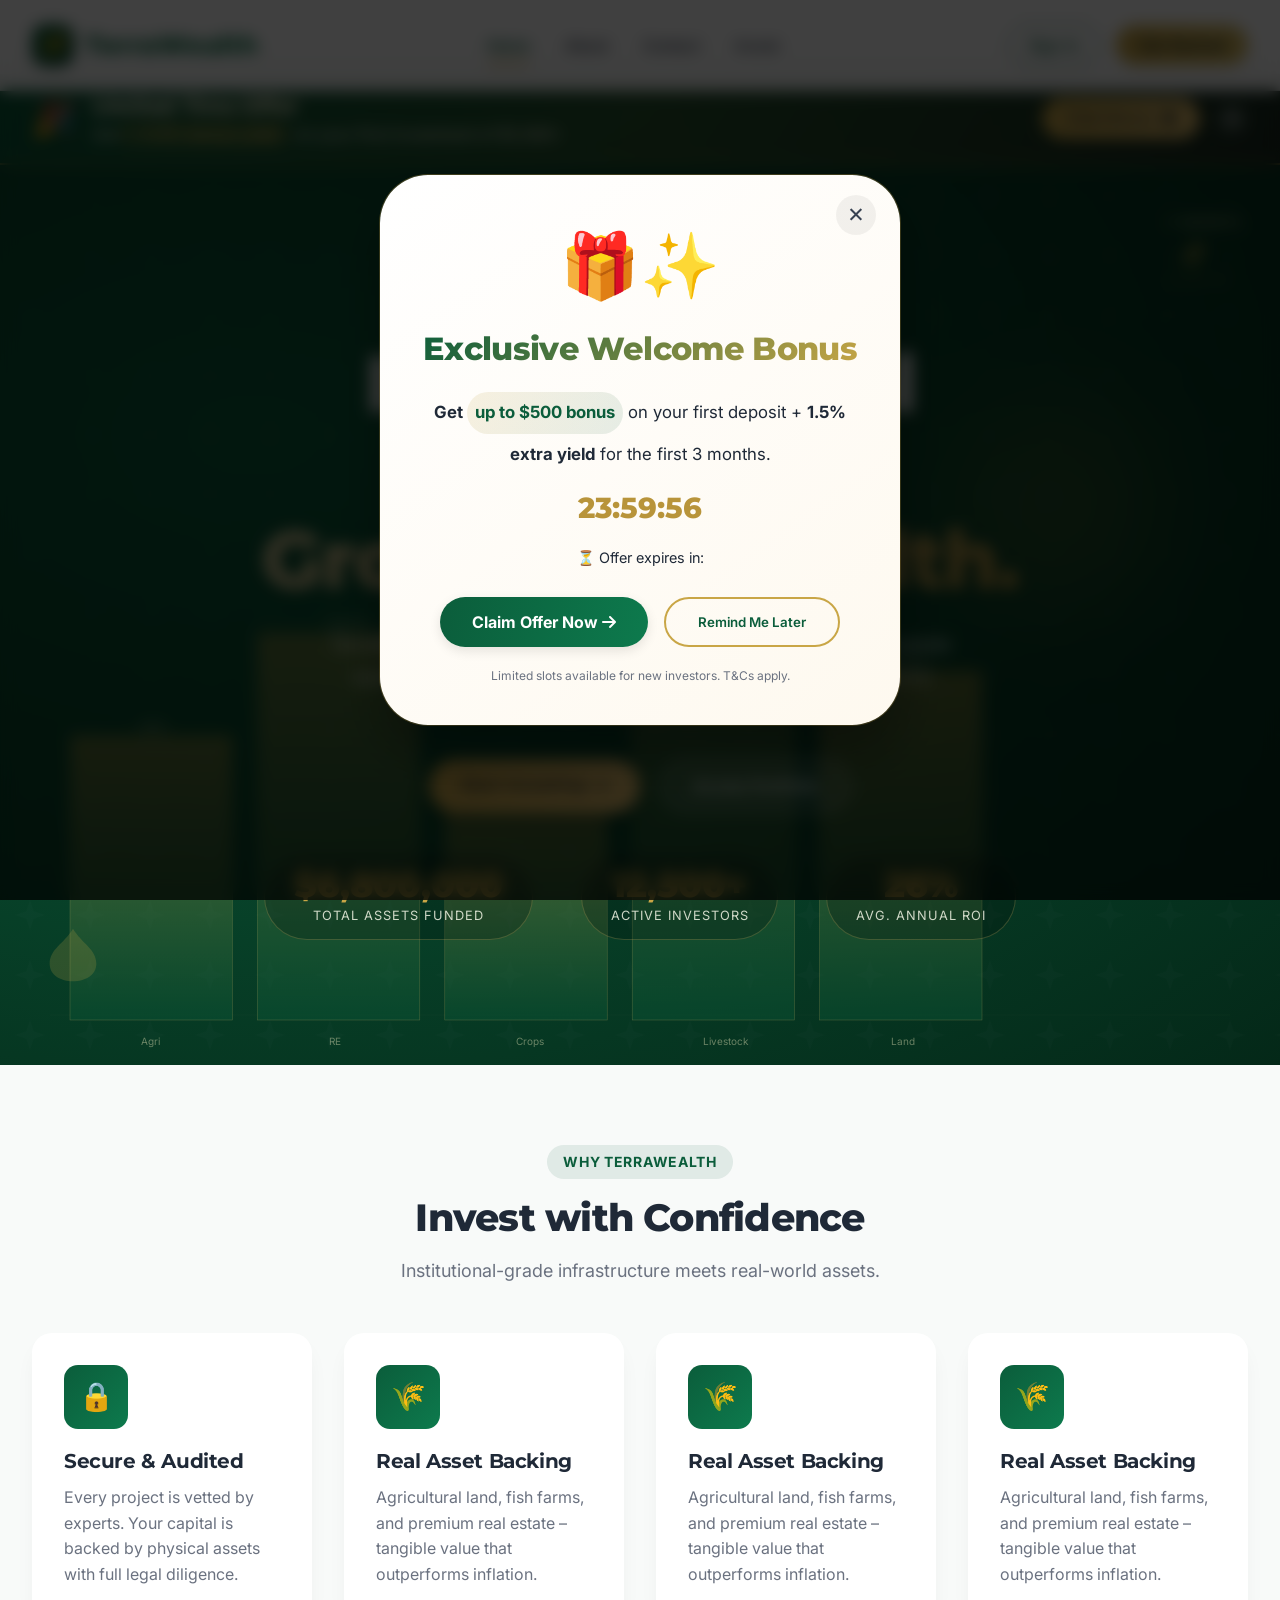
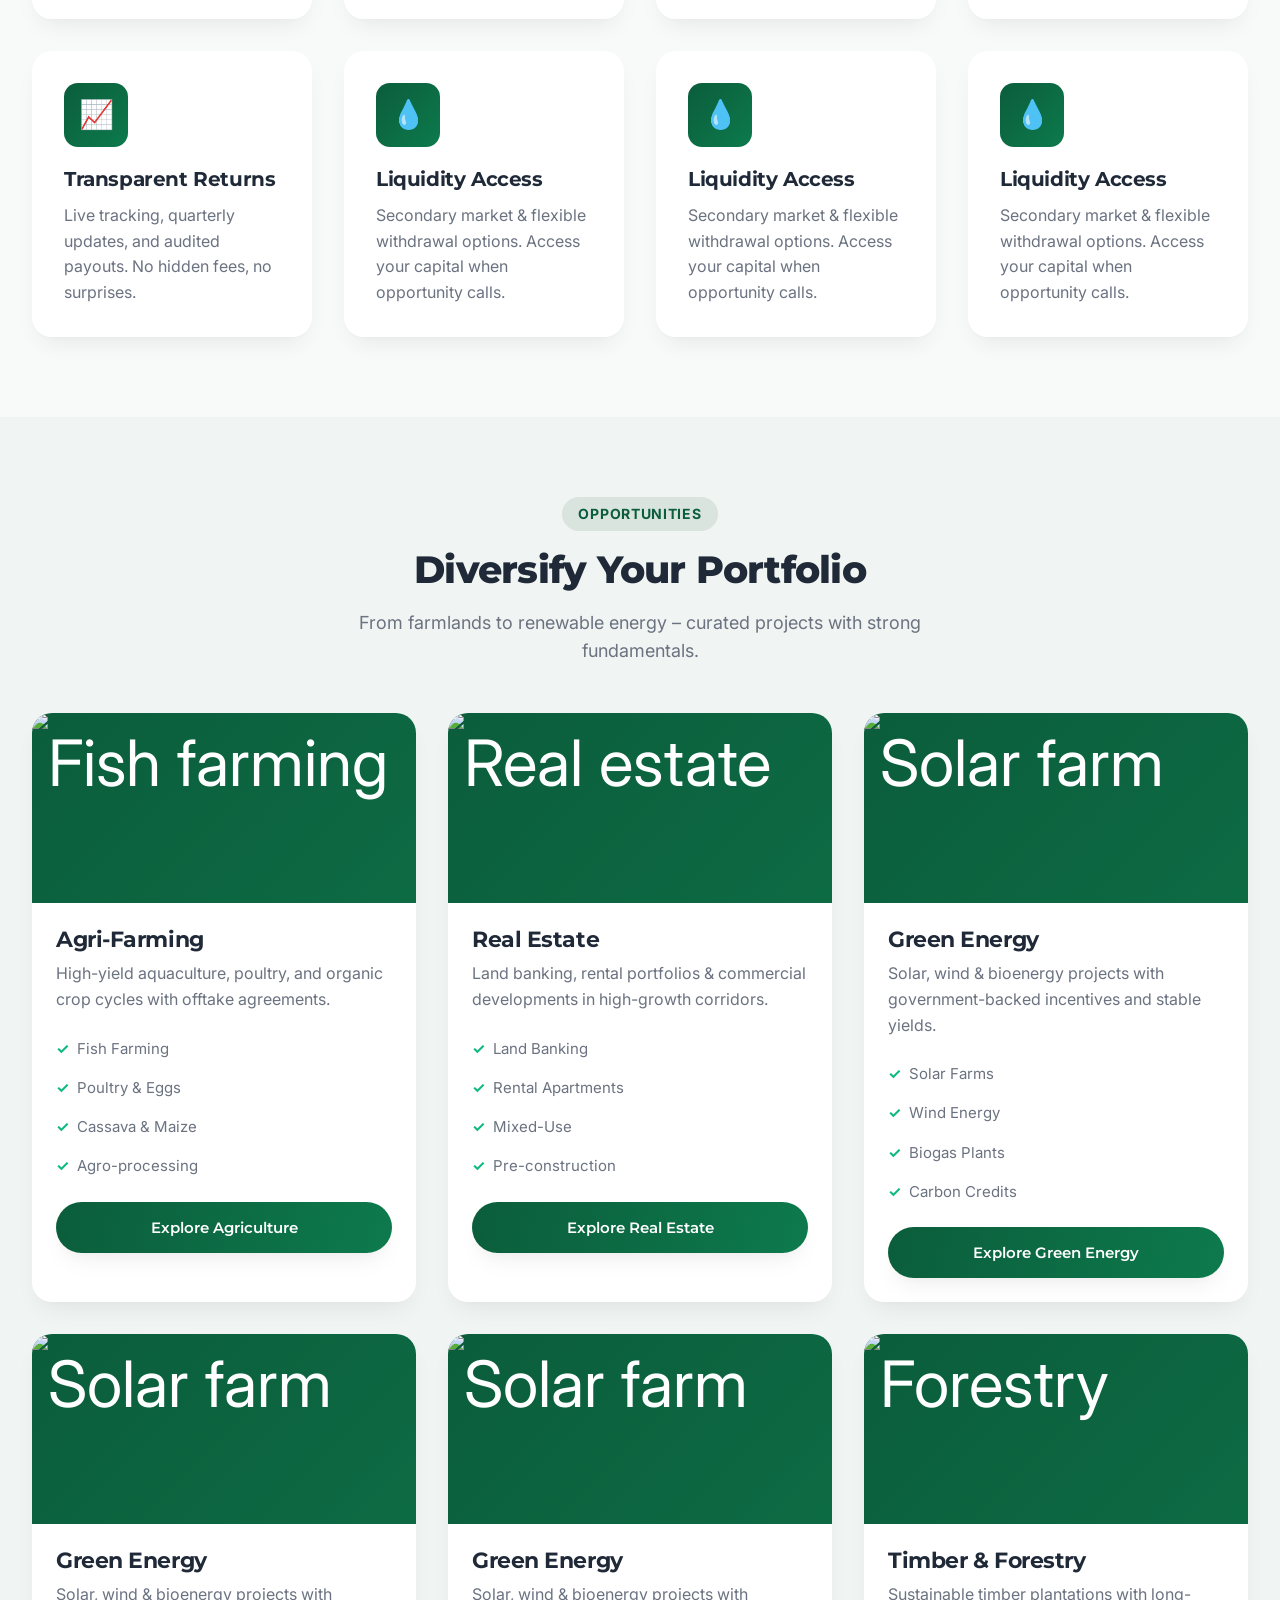
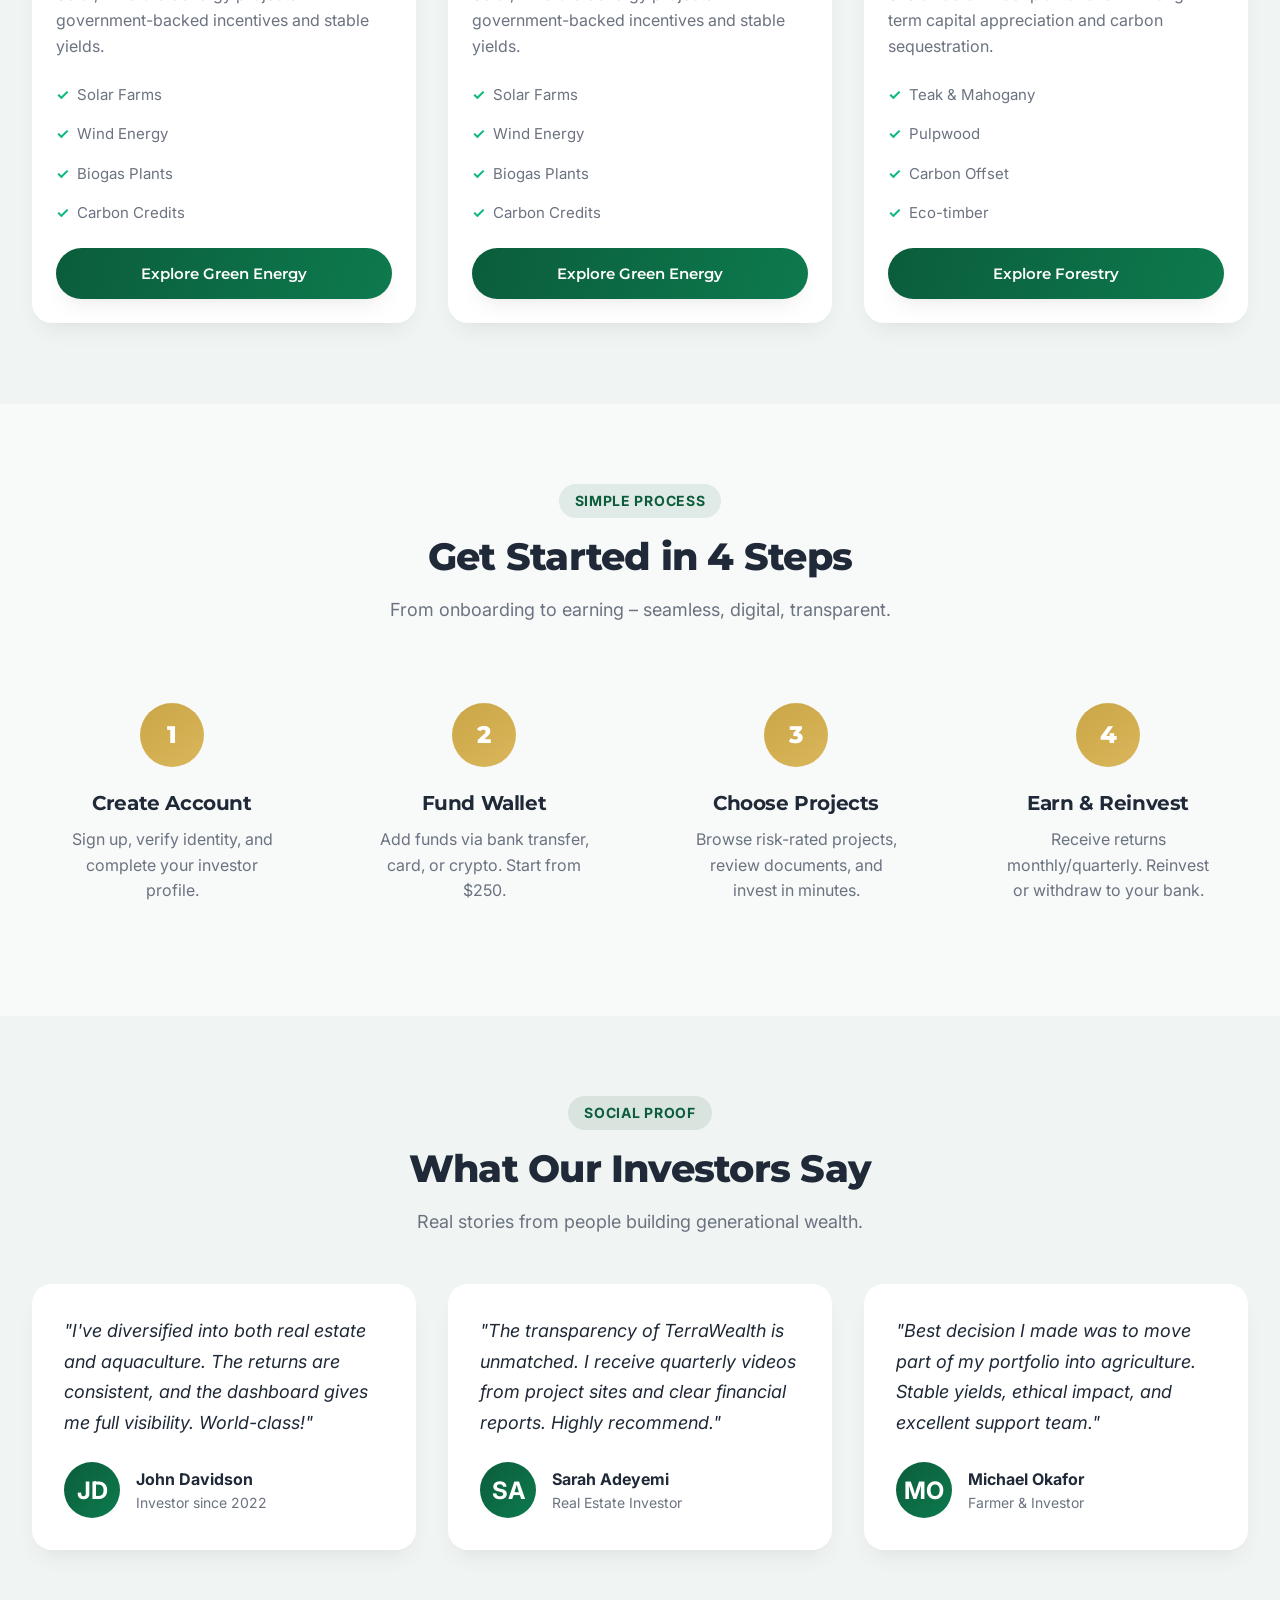
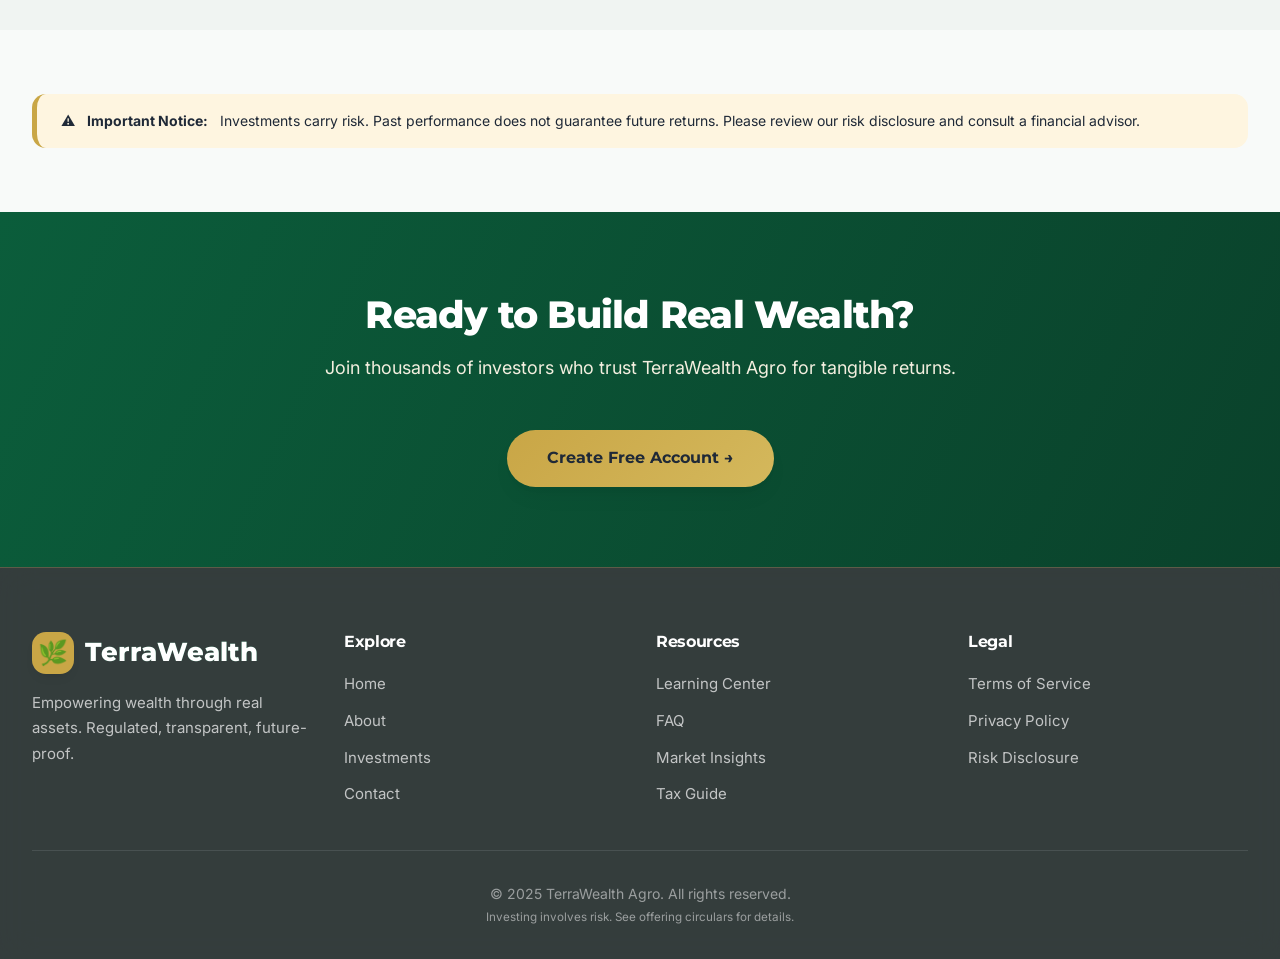
==== commit 87017721: "feat: update core pages layout and structure" ====
--- a/index.html
+++ b/index.html
@@ -1347,6 +1347,16 @@
           </p>
         </div>
         <div class="feature-card" data-animate="animate-fadeInUp">
+          <div class="feature-icon">💧</div>
+          <h3 class="feature-title">Liquidity Access</h3>
+          <p class="feature-text">Secondary market & flexible withdrawal options. Access your capital when opportunity
+            calls.</p>
+        </div><div class="feature-card" data-animate="animate-fadeInUp">
+          <div class="feature-icon">💧</div>
+          <h3 class="feature-title">Liquidity Access</h3>
+          <p class="feature-text">Secondary market & flexible withdrawal options. Access your capital when opportunity
+            calls.</p>
+        </div><div class="feature-card" data-animate="animate-fadeInUp">
           <div class="feature-icon">💧</div>
           <h3 class="feature-title">Liquidity Access</h3>
           <p class="feature-text">Secondary market & flexible withdrawal options. Access your capital when opportunity
